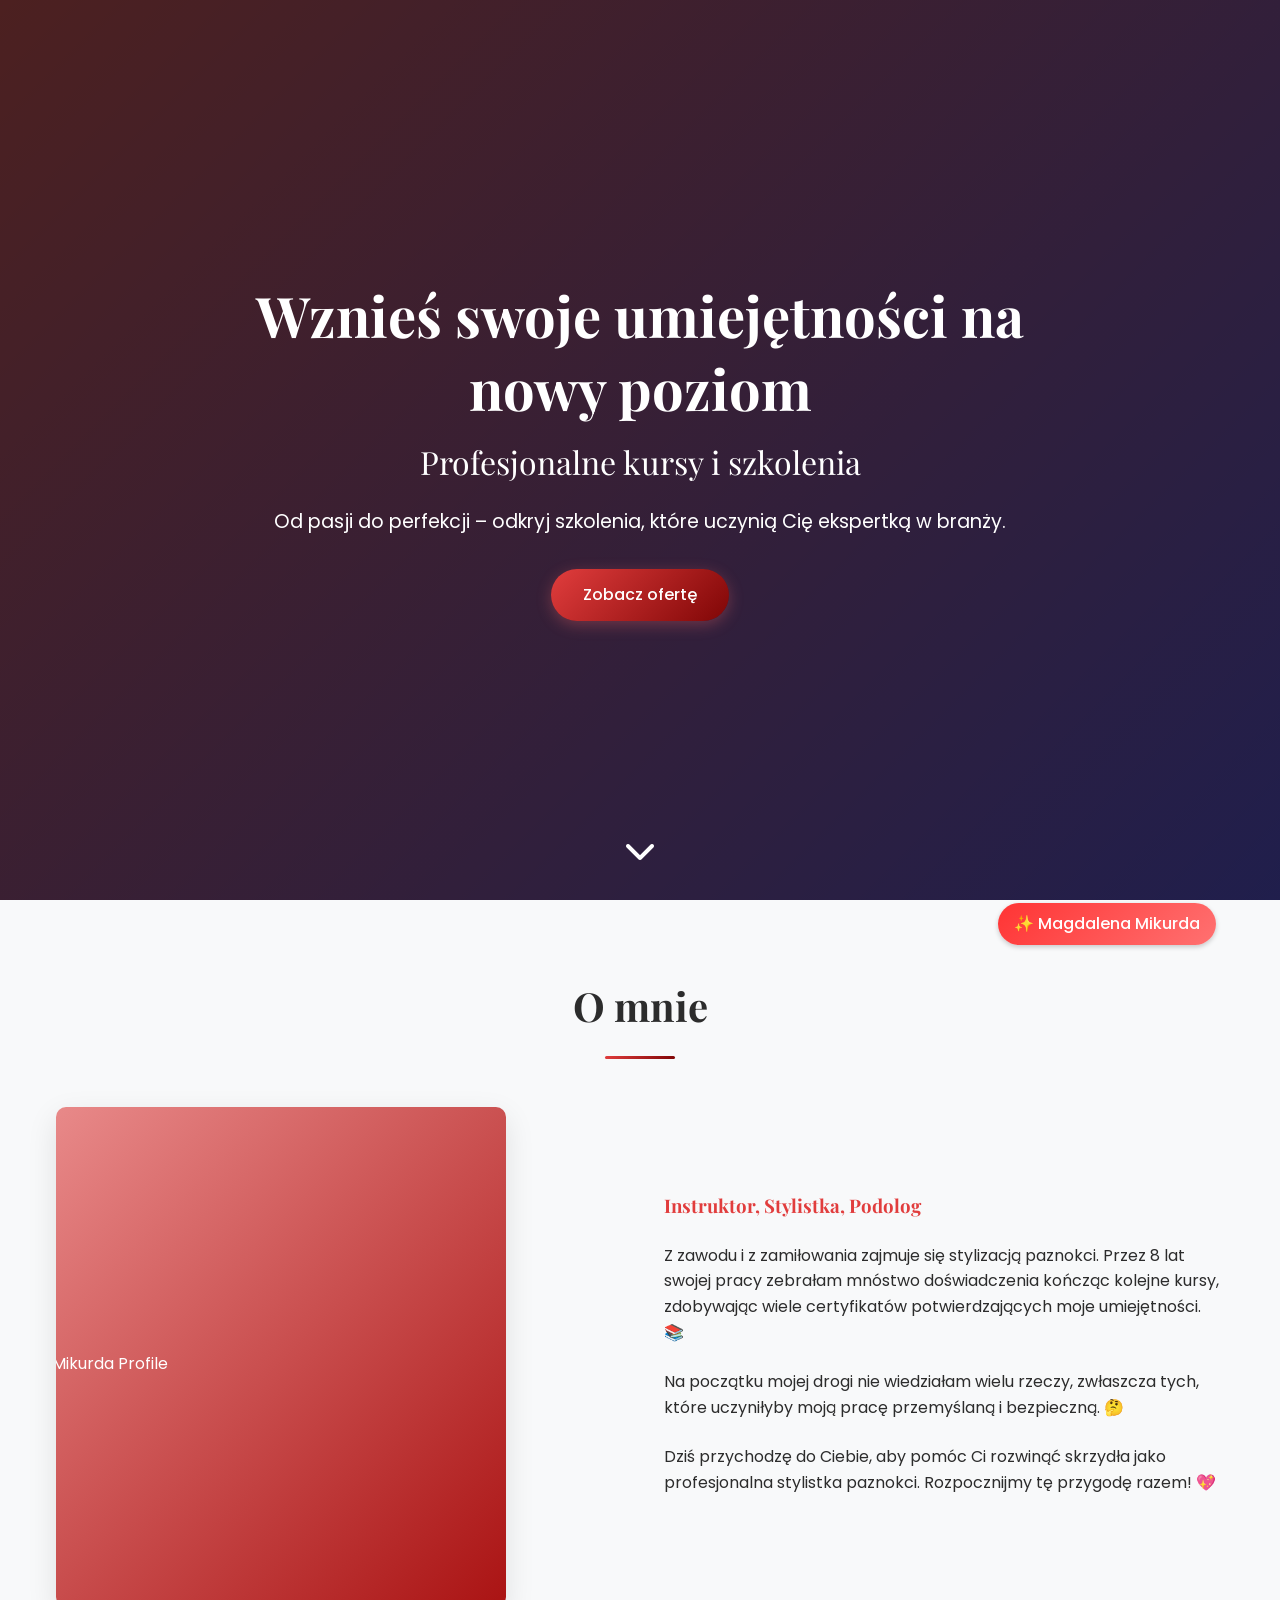
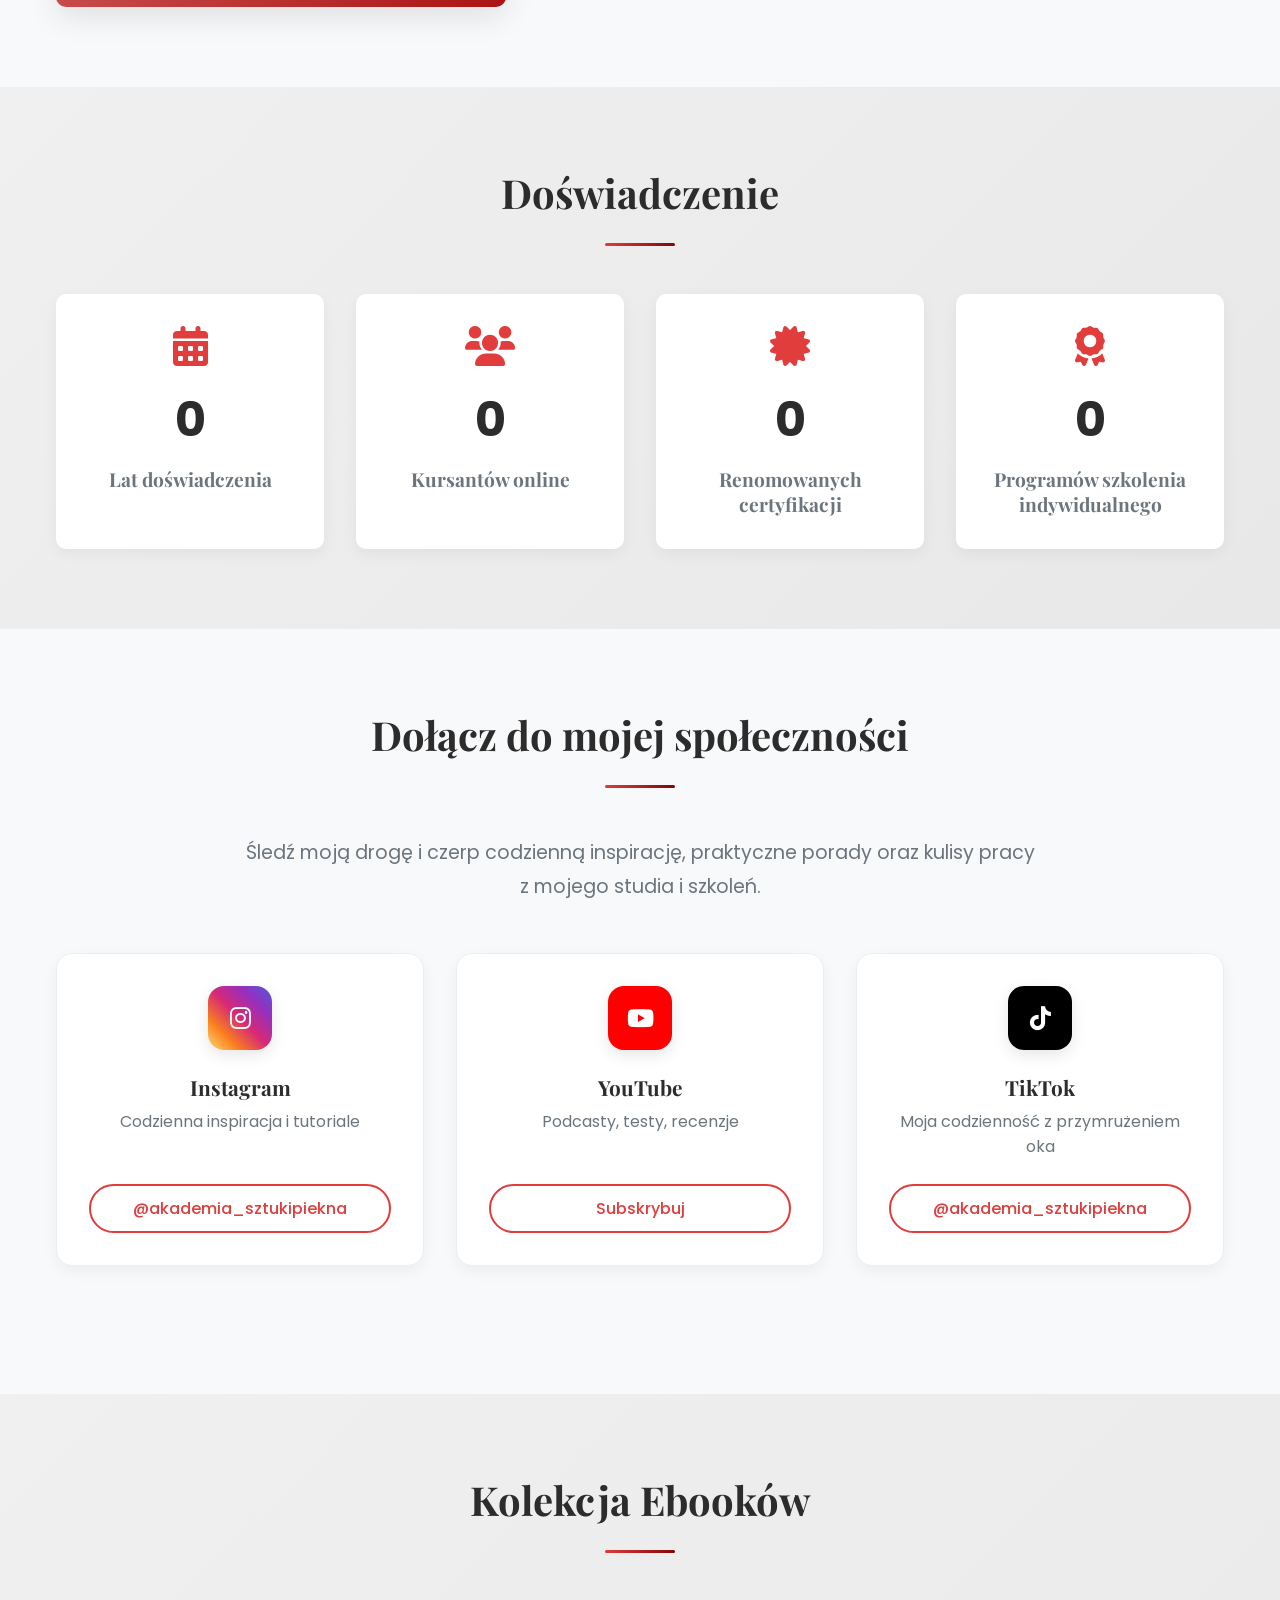
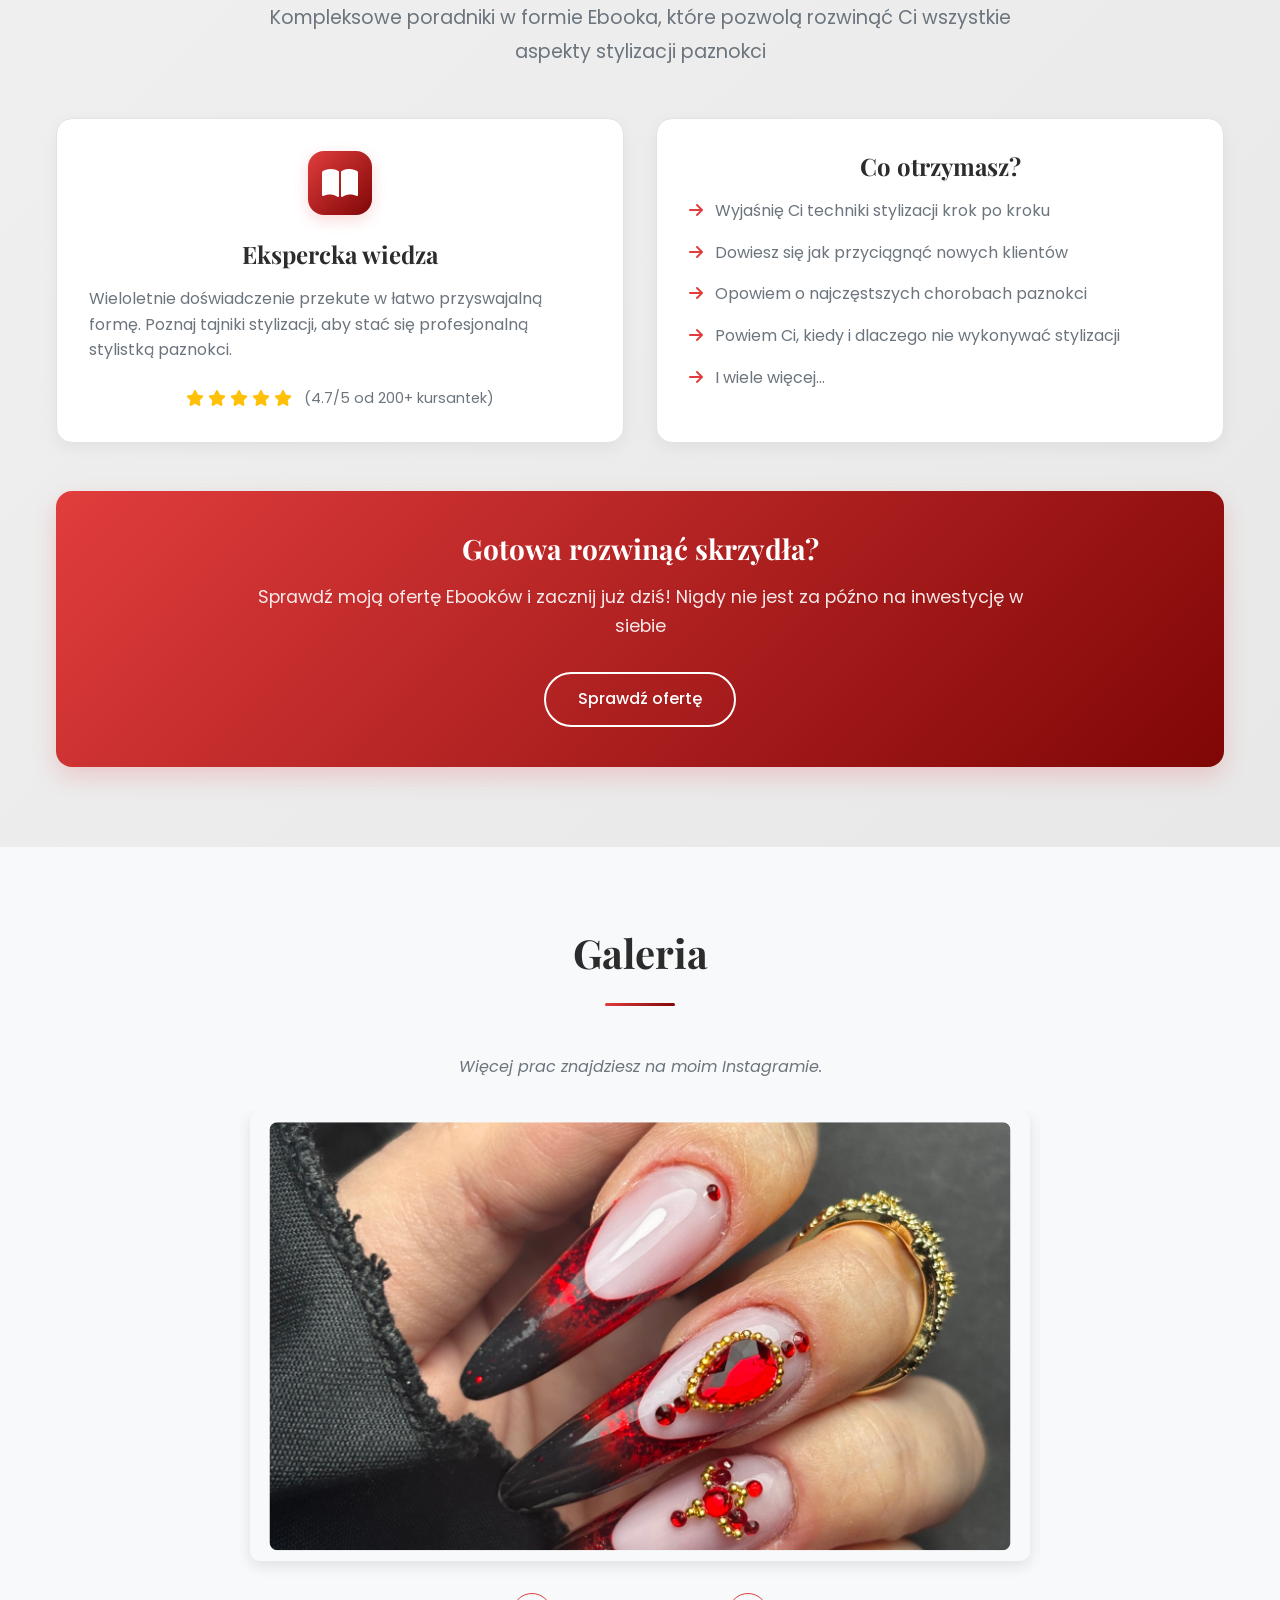
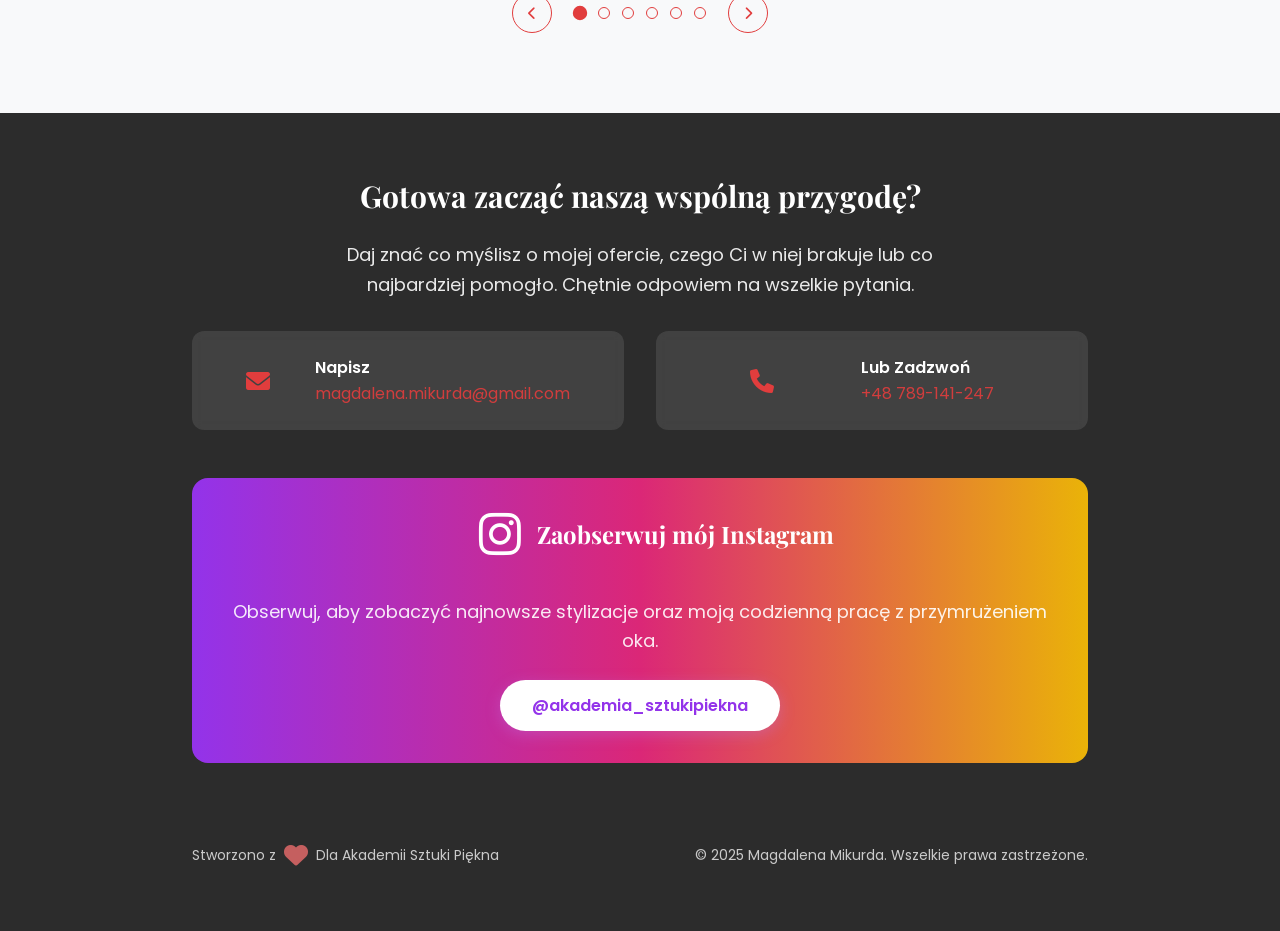
==== index.html @ ca38e448 "attach links to shopping cart. Translate content to polish" ====
<!DOCTYPE html>
<html lang="en">
<head>
    <meta charset="UTF-8">
    <meta name="viewport" content="width=device-width, initial-scale=1.0">
    <title>Magdalena Mikurda | Instruktor Manicure Kielce</title>
    <meta property="og:title" content="Magdalena Mikurda | Instruktor Manicure Kielce" />
    <meta property="og:description" content="Profesjonalne kursy i szkolenia Manicure oraz Pedicure w Kielcach. Zyskaj więdzę o najlepszych technikach stylizacji paznokci." />
    <meta property="og:image" content="https://magdalenamikurda.pl/assets/images/magda1.png" />
    <meta property="og:url" content="https://magdalenamikurda.pl" />
    <link rel="icon" href="assets/favicon.png">
    <link rel="stylesheet" href="css/styles.css">
    <link rel="stylesheet" href="https://cdnjs.cloudflare.com/ajax/libs/font-awesome/6.0.0/css/all.min.css">
    <link rel="preconnect" href="https://fonts.googleapis.com">
    <link rel="preconnect" href="https://fonts.gstatic.com" crossorigin>
    <link href="https://fonts.googleapis.com/css2?family=Poppins:wght@300;400;500;600;700&family=Playfair+Display:wght@400;500;600;700&display=swap" rel="stylesheet">
    <!-- GSAP Animation Library -->
    <script src="https://cdnjs.cloudflare.com/ajax/libs/gsap/3.12.2/gsap.min.js"></script>
    <script src="https://cdnjs.cloudflare.com/ajax/libs/gsap/3.12.2/ScrollTrigger.min.js"></script>
    <script src="https://cdnjs.cloudflare.com/ajax/libs/gsap/3.12.2/ScrollToPlugin.min.js"></script>
</head>
<body>

    <section id="home" class="hero">
        <div class="container">
            <div class="hero-content">
                <h1 class="fade-in">Wznieś swoje umiejętności na nowy poziom</h1>
                <h2 class="fade-in">Profesjonalne kursy i szkolenia</h2>
                <p class="fade-in">Od pasji do perfekcji – odkryj szkolenia, które uczynią Cię ekspertką w branży.</p>
                <a href="ebooks/" class="btn btn-primary fade-in">Zobacz ofertę</a>
            </div>
            <div class="scroll-down-indicator fade-in">
                <i class="fas fa-chevron-down"></i>
            </div>
        </div>
    </section>

    <section id="about" class="about">
        <div class="container">
            <div class="section-header">
                <h2>O mnie</h2>
                <div class="underline"></div>
            </div>
            <div class="about-content">
                <div class="about-image fade-in">
                    <div class="profile-placeholder">
                        <img src="assets/images/magda2.png" alt="Magdalena Mikurda Profile" class="profile-image">
                    </div>
                    <div class="about-info-badge">
                        <div>✨ Magdalena Mikurda </div>
                    </div>
                </div>
                <div class="about-text fade-in">
                    <h3>Instruktor, Stylistka, Podolog</h3>
                    <p>Z zawodu i z zamiłowania zajmuje się stylizacją paznokci. Przez 8 lat swojej pracy zebrałam mnóstwo doświadczenia kończąc kolejne kursy, zdobywając wiele certyfikatów potwierdzających moje umiejętności. 📚</p>
                    <p>Na początku mojej drogi nie wiedziałam wielu rzeczy, zwłaszcza tych, które uczyniłyby moją pracę przemyślaną i bezpieczną. 🤔 </p>
                    <p>Dziś przychodzę do Ciebie, aby pomóc Ci rozwinąć skrzydła jako profesjonalna stylistka paznokci. Rozpocznijmy tę przygodę razem! 💖 </p>
                </div>
            </div>
        </div>
    </section>

    <section id="experience" class="experience">
        <div class="container">
            <div class="section-header">
                <h2>Doświadczenie</h2>
                <div class="underline"></div>
            </div>
            <div class="counters">
                <div class="counter-item fade-in">
                    <i class="fas fa-calendar-alt"></i>
                    <div class="counter" data-target="8">0</div>
                    <h3>Lat doświadczenia</h3>
                </div>
                <div class="counter-item fade-in">
                    <i class="fas fa-users"></i>
                    <div class="counter" data-target="4700">0</div>
                    <h3>Kursantów online</h3>
                </div>
                <div class="counter-item fade-in">
                    <i class="fas fa-certificate"></i>
                    <div class="counter" data-target="23">0</div>
                    <h3>Renomowanych certyfikacji</h3>
                </div>
                <div class="counter-item fade-in">
                    <i class="fas fa-award"></i>
                    <div class="counter" data-target="9">0</div>
                    <h3>Programów szkolenia indywidualnego</h3>
                </div>
            </div>
        </div>
    </section>

    <section class="community">
        <div class="container">
            <div class="section-header">
                <h2>Dołącz do mojej społeczności</h2>
                <div class="underline"></div>
            </div>
            
            <p class="community-intro text-center">
                Śledź moją drogę i czerp codzienną inspirację, praktyczne porady oraz kulisy pracy z mojego studia i szkoleń.
            </p>
            
            <div class="social-cards">
                <!-- Instagram -->
                <div class="social-card">
                    <div class="social-card-inner">
                        <div class="social-icon-wrapper instagram-gradient">
                            <i class="fab fa-instagram"></i>
                        </div>
                        <h3>Instagram</h3>
                        <p>Codzienna inspiracja i tutoriale</p>
                        <a href="https://www.instagram.com/akademia_sztukipiekna/" class="btn btn-outline">
                            @akademia_sztukipiekna
                        </a>
                    </div>
                </div>
                
                <!-- YouTube -->
                <div class="social-card">
                    <div class="social-card-inner">
                        <div class="social-icon-wrapper youtube-gradient">
                            <i class="fab fa-youtube"></i>
                        </div>
                        <h3>YouTube</h3>
                        <p>Podcasty, testy, recenzje</p>
                        <a href="https://www.youtube.com/@AkademiaSztukiPi%C4%99kna" class="btn btn-outline">
                            Subskrybuj
                        </a>
                    </div>
                </div>
                
                <!-- TikTok -->
                <div class="social-card">
                    <div class="social-card-inner">
                        <div class="social-icon-wrapper tiktok-gradient">
                            <i class="fab fa-tiktok"></i>
                        </div>
                        <h3>TikTok</h3>
                        <p>Moja codzienność z przymrużeniem oka</p>
                        <a href="https://www.tiktok.com/@akademia.sztuki.pi" class="btn btn-outline">
                            @akademia_sztukipiekna
                        </a>
                    </div>
                </div>
            </div>
        </div>
    </section>

    <section id="courses" class="courses">
        <div class="container">
            <div class="section-header">
                <h2>Kolekcja Ebooków</h2>
                <div class="underline"></div>
            </div>
            
            <p class="courses-intro text-center">
                Kompleksowe poradniki w formie Ebooka, które pozwolą rozwinąć Ci wszystkie aspekty stylizacji paznokci
            </p>
            
            <div class="ebook-grid">
                <!-- eBook Highlights -->
                <div class="ebook-card">
                    <div class="ebook-icon-wrapper">
                        <i class="fas fa-book-open"></i>
                    </div>
                    <h3>Ekspercka wiedza</h3>
                    <p>
                        Wieloletnie doświadczenie przekute w łatwo przyswajalną formę. Poznaj tajniki stylizacji, aby stać się profesjonalną stylistką paznokci.
                    </p>
                    <div class="rating">
                        <i class="fas fa-star"></i>
                        <i class="fas fa-star"></i>
                        <i class="fas fa-star"></i>
                        <i class="fas fa-star"></i>
                        <i class="fas fa-star"></i>
                        <span class="rating-text">(4.7/5 od 200+ kursantek)</span>
                    </div>
                </div>
                
                <!-- Benefits -->
                <div class="ebook-card">
                    <h3>Co otrzymasz?</h3>
                    <ul class="benefits-list">
                        <li>
                            <i class="fas fa-arrow-right"></i>
                            <span>Wyjaśnię Ci techniki stylizacji krok po kroku</span>
                        </li>
                        <li>
                            <i class="fas fa-arrow-right"></i>
                            <span>Dowiesz się jak przyciągnąć nowych klientów</span>
                        </li>
                        <li>
                            <i class="fas fa-arrow-right"></i>
                            <span>Opowiem o najczęstszych chorobach paznokci</span>
                        </li>
                        <li>
                            <i class="fas fa-arrow-right"></i>
                            <span>Powiem Ci, kiedy i dlaczego nie wykonywać stylizacji</span>
                        </li>
                        <li>
                            <i class="fas fa-arrow-right"></i>
                            <span>I wiele więcej...</span>
                        </li>
                    </ul>
                </div>
            </div>
            
            <!-- CTA -->
            <div class="ebook-cta">
                <h3>Gotowa rozwinąć skrzydła?</h3>
                <p>
                    Sprawdź moją ofertę Ebooków i zacznij już dziś! Nigdy nie jest za późno na inwestycję w siebie
                </p>
                
                <div class="cta-buttons">
                    <a href="ebooks/" class="btn btn-outline-light">Sprawdź ofertę</a>
                </div>
            </div>
        </div>
    </section>

    <section id="gallery" class="gallery">
        <div class="container">
            <div class="section-header">
                <h2>Galeria</h2>
                <div class="underline"></div>
            </div>
            <p class="gallery-note text-center">Więcej prac znajdziesz na moim Instagramie.</p>
            <div class="carousel-container">
                <div class="carousel-track">
                    <div class="carousel-slide">
                        <div class="gallery-item fade-in">
                            <div class="placeholder-image">
                                <img src="assets/images/art1.jpg" alt="Placeholder Nail Art" class="image">
                            </div>
                        </div>
                    </div>
                    <div class="carousel-slide">
                        <div class="gallery-item fade-in">
                            <div class="placeholder-image">
                                <img src="assets/images/art2.jpg" alt="Placeholder Nail Art" class="image">
                            </div>
                        </div>
                    </div>
                    <div class="carousel-slide">
                        <div class="gallery-item fade-in">
                            <div class="placeholder-image">
                                <img src="assets/images/art3.jpg" alt="Placeholder Nail Art" class="image">
                            </div>
                        </div>
                    </div>
                    <div class="carousel-slide">
                        <div class="gallery-item fade-in">
                            <div class="placeholder-image">
                                <img src="assets/images/art1.jpg" alt="Placeholder Nail Art" class="image">
                            </div>
                        </div>
                    </div>
                    <div class="carousel-slide">
                        <div class="gallery-item fade-in">
                            <div class="placeholder-image">
                                <img src="assets/images/art2.jpg" alt="Placeholder Nail Art" class="image">
                            </div>
                        </div>
                    </div>
                    <div class="carousel-slide">
                        <div class="gallery-item fade-in">
                            <div class="placeholder-image">
                                <img src="assets/images/art3.jpg" alt="Placeholder Nail Art" class="image">
                            </div>
                        </div>
                    </div>
                </div>
                <div class="carousel-nav">
                    <button class="carousel-prev"><i class="fas fa-chevron-left"></i></button>
                    <div class="carousel-dots">
                        <span class="carousel-dot active" data-index="0"></span>
                        <span class="carousel-dot" data-index="1"></span>
                        <span class="carousel-dot" data-index="2"></span>
                        <span class="carousel-dot" data-index="3"></span>
                        <span class="carousel-dot" data-index="4"></span>
                        <span class="carousel-dot" data-index="5"></span>
                    </div>
                    <button class="carousel-next"><i class="fas fa-chevron-right"></i></button>
                </div>
            </div>
        </div>
    </section>

    <!-- Include Footer -->
    <div id="footer-placeholder"></div>
    <script>
        fetch('footer.html')
            .then(response => response.text())
            .then(data => {
                document.getElementById('footer-placeholder').innerHTML = data;
            });
    </script>

    <script src="js/main.js"></script>

</body>
</html>
---- css/styles.css ----
/* 
* Magdalena Mikurda - Professional Manicure Training
* Main Stylesheet
*/

/* ===== VARIABLES ===== */
:root {
    /* Colors */
    --primary-color: #e13d3d;
    --primary-color-light: #ff7171;
    --secondary-color: #800606;
    --secondary-color-light: #ff3434;
    --accent-color: #bb86fc;
    --dark-color: #2c2c2c;
    --light-color: #f8f9fa;
    --gray-color: #6c757d;
    --background-color-primary: #e88989;
    --background-color-secondary: #aa1313;
    --foreground: var(--dark-color);
    --muted-foreground: var(--gray-color);
    --border: #e2e2e2;
    --gradient-primary: linear-gradient(135deg, var(--primary-color), var(--secondary-color));
    --gradient-secondary: linear-gradient(135deg, var(--secondary-color-light), var(--primary-color-light));
    --gradient-background: linear-gradient(135deg, var(--background-color-primary), var(--background-color-secondary));
    --gradient-success:  linear-gradient(135deg, #28a745, #218838);
    --gradient-hero: linear-gradient(135deg, #f0f0f0, #e8e8e8);
    --gradient-card: white;
    --instagram-gradient: linear-gradient(45deg, #feda75, #fa7e1e, #d62976, #962fbf, #4f5bd5);

    /* Typography */
    --heading-font: 'Playfair Display', serif;
    --body-font: 'Poppins', sans-serif;
    
    /* Spacing */
    --section-padding: 5rem 0;
    --container-padding: 0 1rem;
}

/* ===== RESET & BASE STYLES ===== */
* {
    margin: 0;
    padding: 0;
    box-sizing: border-box;
}

html {
    scroll-behavior: smooth;
    font-size: 16px;
}

body {
    font-family: var(--body-font);
    line-height: 1.6;
    color: var(--dark-color);
    background-color: var(--light-color);
    overflow-x: hidden;
}

h1, h2, h3, h4, h5, h6 {
    font-family: var(--heading-font);
    font-weight: 700;
    line-height: 1.3;
    margin-bottom: 1rem;
}

p {
    margin-bottom: 1.5rem;
}

a {
    text-decoration: none;
    color: var(--primary-color);
    transition: all 0.3s ease;
}

a:hover {
    color: var(--secondary-color);
}



ul {
    list-style: none;
}

.container {
    width: 100%;
    max-width: 1200px;
    margin: 0 auto;
    padding: var(--container-padding);
}

section {
    padding: var(--section-padding);
}

.section-header {
    text-align: center;
    margin-bottom: 3rem;
}

.section-header h2 {
    font-size: 2.5rem;
    color: var(--dark-color);
    position: relative;
    display: inline-block;
}

.underline {
    height: 3px;
    width: 70px;
    background: var(--gradient-primary);
    margin: 0 auto;
    margin-top: 0.5rem;
    border-radius: 5px;
}

/* ===== BUTTONS ===== */
.btn {
    display: inline-block;
    padding: 0.8rem 2rem;
    border-radius: 50px;
    font-weight: 500;
    text-align: center;
    cursor: pointer;
    transition: all 0.3s ease;
    border: none;
    font-size: 1rem;
}

.btn-primary {
    background: var(--gradient-primary);
    color: white;
    box-shadow: 0 4px 15px rgba(255, 107, 107, 0.3);
}

.btn-primary:hover {
    transform: translateY(-3px);
    box-shadow: 0 8px 20px rgba(255, 107, 107, 0.4);
    color: white;
}

.btn-secondary {
    background: var(--accent-color);
    color: white;
    box-shadow: 0 4px 15px rgba(187, 134, 252, 0.3);
}

.btn-secondary:hover {
    transform: translateY(-3px);
    box-shadow: 0 8px 20px rgba(187, 134, 252, 0.4);
    color: white;
}

.btn-raised {
    background: var(--gradient-hero);
    color: white;
    box-shadow: 0 4px 15px rgba(255, 107, 107, 0.3);
}

/* ===== ANIMATIONS ===== */
/* CSS animations replaced with GSAP animations in main.js */

.fade-in {
    opacity: 1; /* Elements visible by default, GSAP will handle animations */
}

.pulse {
    /* Class retained for compatibility, animation handled by GSAP */
}

/* ===== HEADER & NAVIGATION ===== */
.header {
    position: fixed;
    top: 0;
    left: 0;
    width: 100%;
    z-index: 1000;
    background-color: rgba(255, 255, 255, 0.95);
    box-shadow: 0 2px 10px rgba(0, 0, 0, 0.1);
    padding: 1rem 0;
    transition: all 0.3s ease;
}

.navbar {
    display: flex;
    justify-content: space-between;
    align-items: center;
    position: relative;
}

.logo {
    display: flex;
    align-items: center;
}

.logo-image {
    height: 40px;
    margin-right: 10px;
}

.logo h1 {
    font-size: 1.5rem;
    margin-bottom: 0;
    color: var(--primary-color);
}

.nav-menu {
    display: flex;
    align-items: center;
}

.nav-item {
    margin-left: 2rem;
}

.nav-link {
    color: var(--dark-color);
    font-weight: 500;
    position: relative;
}

.nav-link::after {
    content: '';
    position: absolute;
    bottom: -5px;
    left: 0;
    width: 0;
    height: 2px;
    background: var(--gradient-primary);
    transition: width 0.3s ease;
}

.nav-link:hover::after {
    width: 100%;
}

.nav-link-courses {
    display: inline-block;
    padding: 0.6rem 1.2rem;
    border-radius: 50px;
    background: var(--gradient-primary);
    color: white;
    font-weight: 500;
    box-shadow: 0 4px 10px rgba(255, 107, 107, 0.3);
    transition: all 0.3s ease;
}

.nav-link-courses:hover {
    transform: translateY(-3px);
    box-shadow: 0 6px 15px rgba(255, 107, 107, 0.4);
    color: white;
}

.hamburger {
    display: none;
    cursor: pointer;
}

.bar {
    display: block;
    width: 25px;
    height: 3px;
    margin: 5px auto;
    transition: all 0.3s ease;
    background-color: var(--dark-color);
}

/* ===== HERO SECTION ===== */
.hero {
    height: 100vh;
    background: linear-gradient(rgba(0, 0, 0, 0.7), rgba(0, 0, 0, 0.7)), 
                linear-gradient(135deg, #ff6b6b, #6b66ff);
    background-size: cover;
    background-position: center;
    display: flex;
    align-items: center;
    text-align: center;
    color: white;
    padding-top: 80px;
}

.hero-content {
    max-width: 800px;
    margin: 0 auto;
}

.hero-content h1 {
    font-size: 3.5rem;
    margin-bottom: 1rem;
}

.hero-content h2 {
    font-size: 2rem;
    margin-bottom: 1.5rem;
    font-weight: 400;
}

.hero-content p {
    font-size: 1.2rem;
    margin-bottom: 2rem;
}

.scroll-down-indicator {
    position: absolute;
    bottom: 30px;
    left: 50%;
    transform: translateX(-50%);
    text-align: center;
    cursor: pointer;
}

.scroll-down-indicator i {
    font-size: 2rem;
    color: white;
    animation: bounce 2s infinite;
}

@keyframes bounce {
    0%, 20%, 50%, 80%, 100% {
        transform: translateY(0);
    }
    40% {
        transform: translateY(-20px);
    }
    60% {
        transform: translateY(-10px);
    }
}

/* ===== ABOUT SECTION ===== */
.about-content {
    display: flex;
    align-items: center;
    gap: 3rem;
}

.about-image {
    flex: 1;
    }



.profile-placeholder {
    width: 100%;
    max-width: 450px;
    height: 500px;
    background: var(--gradient-background);
    border-radius: 10px;
    box-shadow: 0 10px 30px rgba(0, 0, 0, 0.1);
    display: flex;
    flex-direction: column;
    align-items: center;
    justify-content: center;
    color: white;
    position: relative;
    overflow: hidden;
}

.profile-image {
    width: 150%;
    height: auto;
    object-fit: cover;
    margin-top: 3%;
}

.profile-initials {
    font-size: 5rem;
    font-weight: 700;
    margin-bottom: 1rem;
    font-family: var(--heading-font);
}

.profile-placeholder-text {
    font-size: 1.2rem;
    margin-bottom: 0;
}

.placeholder-note {
    text-align: center;
    margin-top: 1rem;
    font-style: italic;
    color: var(--gray-color);
    font-size: 0.9rem;
}

.about-text {
    flex: 1;
}

.about-text h3 {
    color: var(--primary-color);
    margin-bottom: 1.5rem;
}

/* ===== EXPERIENCE SECTION ===== */
.experience {
    background: var(--gradient-hero);
    background-size: cover;
    background-position: center;
    color: var(--foreground);
    text-align: center;
    position: relative;
    padding: 5rem 0;
}

.counters {
    display: grid;
    grid-template-columns: repeat(auto-fit, minmax(250px, 1fr));
    gap: 2rem;
    text-align: center;
}

.counter-item {
    background-color: white;
    padding: 2rem;
    border-radius: 10px;
    box-shadow: 0 5px 15px rgba(0, 0, 0, 0.05);
    transition: transform 0.3s ease;
}

.counter-item:hover {
    transform: translateY(-10px);
}

.counter-item i {
    font-size: 2.5rem;
    color: var(--primary-color);
    margin-bottom: 1rem;
}

.counter {
    font-size: 3rem;
    font-weight: 700;
    color: var(--dark-color);
    margin-bottom: 0.5rem;
}

.counter-item h3 {
    font-size: 1.2rem;
    color: var(--gray-color);
    margin-bottom: 0;
}

/* ===== COMMUNITY SECTION ===== */
.community {
    background-color: var(--light-color);
    padding: 5rem 0;
}

.community-intro {
    max-width: 800px;
    margin: 0 auto 3rem;
    font-size: 1.2rem;
    color: var(--gray-color);
    line-height: 1.8;
}

.social-cards {
    display: grid;
    grid-template-columns: repeat(auto-fit, minmax(280px, 1fr));
    gap: 2rem;
    margin-bottom: 3rem;
}

.social-card {
    transition: transform 0.3s ease;
    display: flex;
}

.social-card:hover {
    transform: translateY(-10px);
}

.social-card-inner {
    background-color: white;
    border: 1px solid #eee;
    border-radius: 1rem;
    padding: 2rem;
    text-align: center;
    box-shadow: 0 5px 15px rgba(0, 0, 0, 0.05);
    transition: box-shadow 0.3s ease;
    display: flex;
    flex-direction: column;
    width: 100%;
}

.social-card:hover .social-card-inner {
    box-shadow: 0 10px 25px rgba(0, 0, 0, 0.1);
}

.social-icon-wrapper {
    width: 4rem;
    height: 4rem;
    border-radius: 1rem;
    display: flex;
    align-items: center;
    justify-content: center;
    margin: 0 auto 1.5rem;
    box-shadow: 0 5px 15px rgba(0, 0, 0, 0.1);
}

.social-icon-wrapper i {
    font-size: 1.5rem;
    color: white;
}

.instagram-gradient {
    background: var(--instagram-gradient);
}

.youtube-gradient {
    background-color: #ff0000;
}

.tiktok-gradient {
    background-color: #000000;
}

.social-card h3 {
    font-size: 1.3rem;
    margin-bottom: 0.5rem;
}

.social-card p {
    color: var(--gray-color);
    margin-bottom: 1.5rem;
    flex-grow: 1;
}

.btn-outline {
    display: inline-block;
    padding: 0.6rem 1.5rem;
    border: 2px solid var(--primary-color);
    border-radius: 50px;
    color: var(--primary-color);
    font-weight: 500;
    transition: all 0.3s ease;
    background-color: transparent;
    width: 100%;
}

.btn-outline:hover {
    background-color: var(--primary-color);
    color: white;
}

.community-cta {
    background: var(--gradient-primary);
    padding: 2.5rem;
    border-radius: 1rem;
    text-align: center;
    color: white;
    box-shadow: 0 10px 25px rgba(225, 61, 61, 0.2);
}

.community-cta h3 {
    font-size: 1.5rem;
    margin-bottom: 1rem;
    color: white;
}

.community-cta p {
    margin-bottom: 1.5rem;
    opacity: 0.9;
}

.community-cta .btn-secondary {
    background-color: white;
    color: var(--primary-color);
    border: none;
    padding: 0.8rem 2rem;
    font-weight: 600;
}

.community-cta .btn-secondary:hover {
    background-color: rgba(255, 255, 255, 0.9);
}

/* ===== GALLERY SECTION ===== */
.gallery-note {
    text-align: center;
    margin-bottom: 2rem;
    font-style: italic;
    color: var(--gray-color);
}

/* Carousel Styles */
.carousel-container {
    position: relative;
    max-width: 800px;
    margin: 0 auto;
    overflow: hidden;
}

.carousel-track {
    display: flex;
    transition: transform 0.5s ease;
}

.carousel-slide {
    min-width: 100%;
    padding: 0 10px;
}

.gallery-item {
    position: relative;
    overflow: hidden;
    border-radius: 10px;
    box-shadow: 0 5px 15px rgba(0, 0, 0, 0.1);
    transition: all 0.3s ease;
}

.gallery-item:hover {
    transform: scale(1.03);
    box-shadow: 0 10px 25px rgba(0, 0, 0, 0.15);
}

.carousel-nav {
    display: flex;
    justify-content: center;
    align-items: center;
    margin-top: 2rem;
}

.carousel-prev,
.carousel-next {
    background: transparent;
    color: var(--primary-color);
    border: 1px solid var(--primary-color);
    width: 40px;
    height: 40px;
    border-radius: 50%;
    display: flex;
    align-items: center;
    justify-content: center;
    cursor: pointer;
    margin: 0 1rem;
    box-shadow: none;
    transition: all 0.3s ease;
}

.carousel-prev:hover,
.carousel-next:hover {
    background: rgba(225, 61, 61, 0.1);
    transform: translateY(-3px);
    box-shadow: none;
}

.carousel-dots {
    display: flex;
    justify-content: center;
    align-items: center;
}

.carousel-dot {
    width: 12px;
    height: 12px;
    border-radius: 50%;
    background-color: transparent;
    border: 1px solid var(--primary-color);
    margin: 0 6px;
    cursor: pointer;
    transition: all 0.3s ease;
}

.carousel-dot.active {
    background-color: var(--primary-color);
    transform: scale(1.2);
}

.text-center {
    text-align: center;
}

.placeholder-image {
    width: 100%;
    height: 300px;
    display: flex;
    align-items: center;
    justify-content: center;
    color: white;
    font-weight: 500;
    transition: all 0.5s ease;
    position: relative;
    overflow: hidden;
}

/* Increase carousel height for non-mobile devices */
@media (min-width: 768px) {
    .placeholder-image {
        height: 400px;
    }
}

@media (min-width: 992px) {
    .placeholder-image {
        height: 450px;
    }
}

.placeholder-text {
    z-index: 2;
    text-shadow: 0 2px 4px rgba(0, 0, 0, 0.3);
}

.placeholder-image::before {
    content: '';
    position: absolute;
    top: 0;
    left: 0;
    width: 100%;
    height: 100%;
    background: transparent;
    z-index: 1;
}

.image {
    width: 95%;
    height: 95%;
    object-fit: cover;
    position: absolute;
    top: 50%;
    left: 50%;
    transform: translate(-50%, -50%);
    border-radius: 8px;
}

.about-info-badge {
    background: var(--gradient-secondary);
    border-radius: 25px;
    text-align: center;
    padding: 0.5rem 1rem;
    color: white;
    font-weight: 500;
    position: absolute;
    bottom: -5%;
    right: 5%;
    z-index: 2;
    box-shadow: 0 2px 5px rgba(0, 0, 0, 0.2);
}

.best-option-info-badge {
    background: var(--gradient-success);
    border-radius: 25px;
    text-align: center;
    padding: 0.5rem 1rem;
    color: white;
    font-weight: 500;
    position: absolute;
    top: -24px;
    right: 10px;
    z-index: 4;
    box-shadow: 0 2px 5px rgba(0, 0, 0, 0.2);
}

.gallery-item:hover .placeholder-image {
    transform: scale(1.05);
}

/* ===== COURSES SECTION ===== */
.courses {
    background: var(--gradient-hero);
    background-size: cover;
    background-position: center;
    color: var(--foreground);
    text-align: center;
    position: relative;
    padding: 5rem 0;
}

.courses .section-header h2 {
    color: var(--foreground);
}

.courses-intro {
    max-width: 800px;
    margin: 0 auto 3rem;
    font-size: 1.2rem;
    color: var(--muted-foreground);
    line-height: 1.8;
}

/* Base grid for ebook displays */
.ebook-grid, .ebooks-grid {
    display: grid;
    gap: 2rem;
}

/* Home page specific grid */
.ebook-grid {
    grid-template-columns: repeat(auto-fit, minmax(300px, 1fr));
    margin-bottom: 3rem;
}

.ebook-card {
    background: var(--gradient-card);
    border-radius: 1rem;
    box-shadow: 0 5px 15px rgba(0, 0, 0, 0.05);
    border: 1px solid var(--border);
    text-align: left;
    transition: transform 0.3s ease, box-shadow 0.3s ease;
    overflow: hidden;
}

/* Base hover effect for all ebook cards */
.ebook-card:hover {
    transform: translateY(-10px);
    box-shadow: 0 15px 30px rgba(0, 0, 0, 0.15);
}

/* Home page specific ebook card styling */
.courses .ebook-card {
    padding: 2rem;
}

.text-card {
    margin-bottom: 1rem;
    padding: 2rem;
    background-color: white;
    border-radius: 1rem;
    box-shadow: 0 5px 15px rgba(0, 0, 0, 0.05);
}

.ebook-icon-wrapper {
    width: 4rem;
    height: 4rem;
    border-radius: 1rem;
    display: flex;
    align-items: center;
    justify-content: center;
    margin: 0 auto 1.5rem;
    background: var(--gradient-primary);
    box-shadow: 0 5px 15px rgba(225, 61, 61, 0.2);
}

.ebook-icon-wrapper i {
    font-size: 2rem;
    color: white;
}

.ebook-card h3 {
    font-size: 1.5rem;
    margin-bottom: 1rem;
    text-align: center;
}

.ebook-card p {
    color: var(--muted-foreground);
    margin-bottom: 1.5rem;
    line-height: 1.6;
}

.rating {
    display: flex;
    align-items: center;
    justify-content: center;
    gap: 0.25rem;
}

.rating i {
    color: #ffc107;
}

.rating-text {
    color: var(--muted-foreground);
    margin-left: 0.5rem;
    font-size: 0.9rem;
}

.benefits-list {
    list-style: none;
    padding: 0;
    margin: 0;
}

.benefits-list li {
    display: flex;
    align-items: flex-start;
    gap: 0.75rem;
    margin-bottom: 1rem;
}

.benefits-list i {
    color: var(--primary-color);
    margin-top: 0.25rem;
    flex-shrink: 0;
}

.benefits-list span {
    color: var(--muted-foreground);
}

.ebook-cta {
    background: var(--gradient-primary);
    padding: 2.5rem;
    border-radius: 1rem;
    text-align: center;
    color: white;
    box-shadow: 0 10px 25px rgba(225, 61, 61, 0.2);
    margin-top: 2rem;
}

.ebook-cta h3 {
    font-size: 1.75rem;
    margin-bottom: 1rem;
    color: white;
}

.ebook-cta p {
    margin-bottom: 2rem;
    opacity: 0.9;
    max-width: 800px;
    margin-left: auto;
    margin-right: auto;
    font-size: 1.1rem;
}

.cta-buttons {
    display: flex;
    flex-wrap: wrap;
    justify-content: center;
    gap: 1rem;
}

.btn-outline-light {
    display: inline-block;
    padding: 0.8rem 2rem;
    border: 2px solid white;
    border-radius: 50px;
    color: white;
    font-weight: 500;
    transition: all 0.3s ease;
    background-color: transparent;
}

.btn-outline-light:hover {
    background-color: white;
    color: var(--primary-color);
}

/* ===== FOOTER ===== */
.footer {
    background-color: var(--dark-color);
    color: white;
}

/* New Footer Styles */
.bg-foreground {
    background-color: var(--dark-color);
}

.text-background {
    color: white;
}

.py-16 {
    padding-top: 4rem;
    padding-bottom: 4rem;
}

.mx-auto {
    margin-left: auto;
    margin-right: auto;
}

.px-6 {
    padding-left: 1.5rem;
    padding-right: 1.5rem;
}

.max-w-4xl {
    max-width: 56rem;
}

.text-center {
    text-align: center;
}

.mb-12 {
    margin-bottom: 3rem;
}

.mb-6 {
    margin-bottom: 1.5rem;
}

.mb-8 {
    margin-bottom: 2rem;
}

.text-2xl {
    font-size: 1.5rem;
}

.md\:text-3xl {
    font-size: 1.875rem;
}

.font-bold {
    font-weight: 700;
}

.text-lg {
    font-size: 1.125rem;
}

.opacity-90 {
    opacity: 0.9;
}

.max-w-2xl {
    max-width: 42rem;
}

.leading-relaxed {
    line-height: 1.625;
}

.grid {
    display: grid;
}

.md\:grid-cols-2 {
    grid-template-columns: repeat(2, minmax(0, 1fr));
}

.gap-8 {
    gap: 2rem;
}

.gap-4 {
    gap: 1rem;
}

.gap-2 {
    gap: 0.5rem;
}

.flex {
    display: flex;
}

.flex-col {
    flex-direction: column;
}

.md\:flex-row {
    flex-direction: row;
}

.items-center {
    align-items: center;
}

.justify-center {
    justify-content: center;
}

.justify-evenly {
    justify-content: space-evenly;
}

.justify-between {
    justify-content: space-between;
}

.align-center{
    align-items: center;
}

.p-6 {
    padding: 1.5rem;
}

.p-8 {
    padding: 2rem;
}

.bg-background\/10 {
    background-color: rgba(255, 255, 255, 0.1);
}

.rounded-xl {
    border-radius: 0.75rem;
}

.rounded-2xl {
    border-radius: 1rem;
}

.backdrop-blur-sm {
    backdrop-filter: blur(4px);
}

.text-primary-glow {
    color: var(--primary-color);
}

.text-left {
    text-align: left;
}

.font-semibold {
    font-weight: 600;
}

.h-6, .w-6 {
    height: 1.5rem;
    width: 1.5rem;
}

.h-8, .w-8 {
    height: 2.5rem;
    width: 2.5rem;
}

.h-4, .w-4 {
    height: 1rem;
    width: 1rem;
}

/* Custom class for Font Awesome icons in footer */
.footer-icon {
    font-size: 1.5rem !important;
    height: auto !important;
    width: auto !important;
}

/* Larger icon size for specific sections */
.footer-icon-lg {
    font-size: 2rem !important;
    height: auto !important;
    width: auto !important;
}

.footer-icon-xl {
    font-size: 3rem !important;
    height: auto !important;
    width: auto !important;
}

.instagram-footer-image {
    margin-bottom: 16px;
    margin-left: 32px;
}

.bg-gradient-to-r.from-purple-600.via-pink-600.to-yellow-500 {
    background-image: linear-gradient(to right, rgb(147, 51, 234), rgb(219, 39, 119), rgb(234, 179, 8));
}

.text-white {
    color: white;
}

.text-white\/90 {
    color: rgba(255, 255, 255, 0.9);
}

.bg-white {
    background-color: white;
}

.text-purple-600 {
    color: rgb(147, 51, 234);
}

.hover\:bg-white\/90:hover {
    background-color: rgba(255, 255, 255, 0.9);
}

.border-t {
    border-top-width: 1px;
}

.border-background\/20 {
    border-color: rgba(255, 255, 255, 0.2);
}

.pt-8 {
    padding-top: 2rem;
}

.mt-6 {
    margin-top: 1.5rem;
}

.text-sm {
    font-size: 0.875rem;
}

.opacity-75 {
    opacity: 0.75;
}

.text-red-400 {
    color: rgb(248, 113, 113);
}

.fill-current {
    fill: currentColor;
}

.footer-bottom p {
    margin-bottom: 0;
    font-size: 0.9rem;
    color: rgba(255, 255, 255, 0.7);
}

/* ===== RESPONSIVE DESIGN ===== */
@media (max-width: 992px) {
    .about-content {
        flex-direction: column;
    }
    
    .hero-content h1 {
        font-size: 3rem;
    }
    
    .hero-content h2 {
        font-size: 1.8rem;
    }
}

@media (max-width: 768px) {
    .hamburger {
        display: block;
        position: absolute;
        z-index: 1001;
        right: 1.5rem;
        transform: none;
    }
    
    .hamburger.active .bar:nth-child(2) {
        opacity: 0;
    }
    
    .hamburger.active .bar:nth-child(1) {
        transform: translateY(8px) rotate(45deg);
    }
    
    .hamburger.active .bar:nth-child(3) {
        transform: translateY(-8px) rotate(-45deg);
    }
    
    .nav-menu {
        position: fixed;
        left: -100%;
        top: 70px;
        gap: 0;
        flex-direction: column;
        background-color: white;
        width: 100%;
        text-align: center;
        transition: 0.3s;
        box-shadow: 0 10px 20px rgba(0, 0, 0, 0.1);
        padding: 2rem 0;
    }
    
    .nav-item {
        margin: 1rem 0;
    }
    
    .nav-menu.active {
        left: 0;
    }
    
    .hero-content h1 {
        font-size: 2.5rem;
    }
    
    .hero-content h2 {
        font-size: 1.5rem;
    }
    
    .section-header h2 {
        font-size: 2rem;
    }
    
    /* Display contact info in one column on mobile */
    .footer .md\:grid-cols-2 {
        grid-template-columns: 1fr;
    }
    
    /* Ensure footer bottom section displays in one column on mobile */
    .footer .flex-col.md\:flex-row {
        flex-direction: column !important;
    }
}

@media (max-width: 576px) {
    /* Make counters smaller and display in two columns for mobile */
    .counters {
        grid-template-columns: repeat(2, 1fr);
        gap: 1rem;
    }
    
    .counter-item {
        padding: 1rem;
    }
    
    .counter-item i {
        font-size: 1.8rem;
        margin-bottom: 0.5rem;
    }
    
    .counter {
        font-size: 2rem;
        margin-bottom: 0.3rem;
    }
    
    .counter-item h3 {
        font-size: 0.9rem;
    }
    .hero-content h1 {
        font-size: 2rem;
    }
    
    .hero-content h2 {
        font-size: 1.3rem;
    }
    
    .counter {
        font-size: 2.5rem;
    }
    
    .gallery-container {
        grid-template-columns: 1fr;
    }
    
    .background-image {
        top: -16%;
        right: -35%;
        opacity: 16%;
    }
}
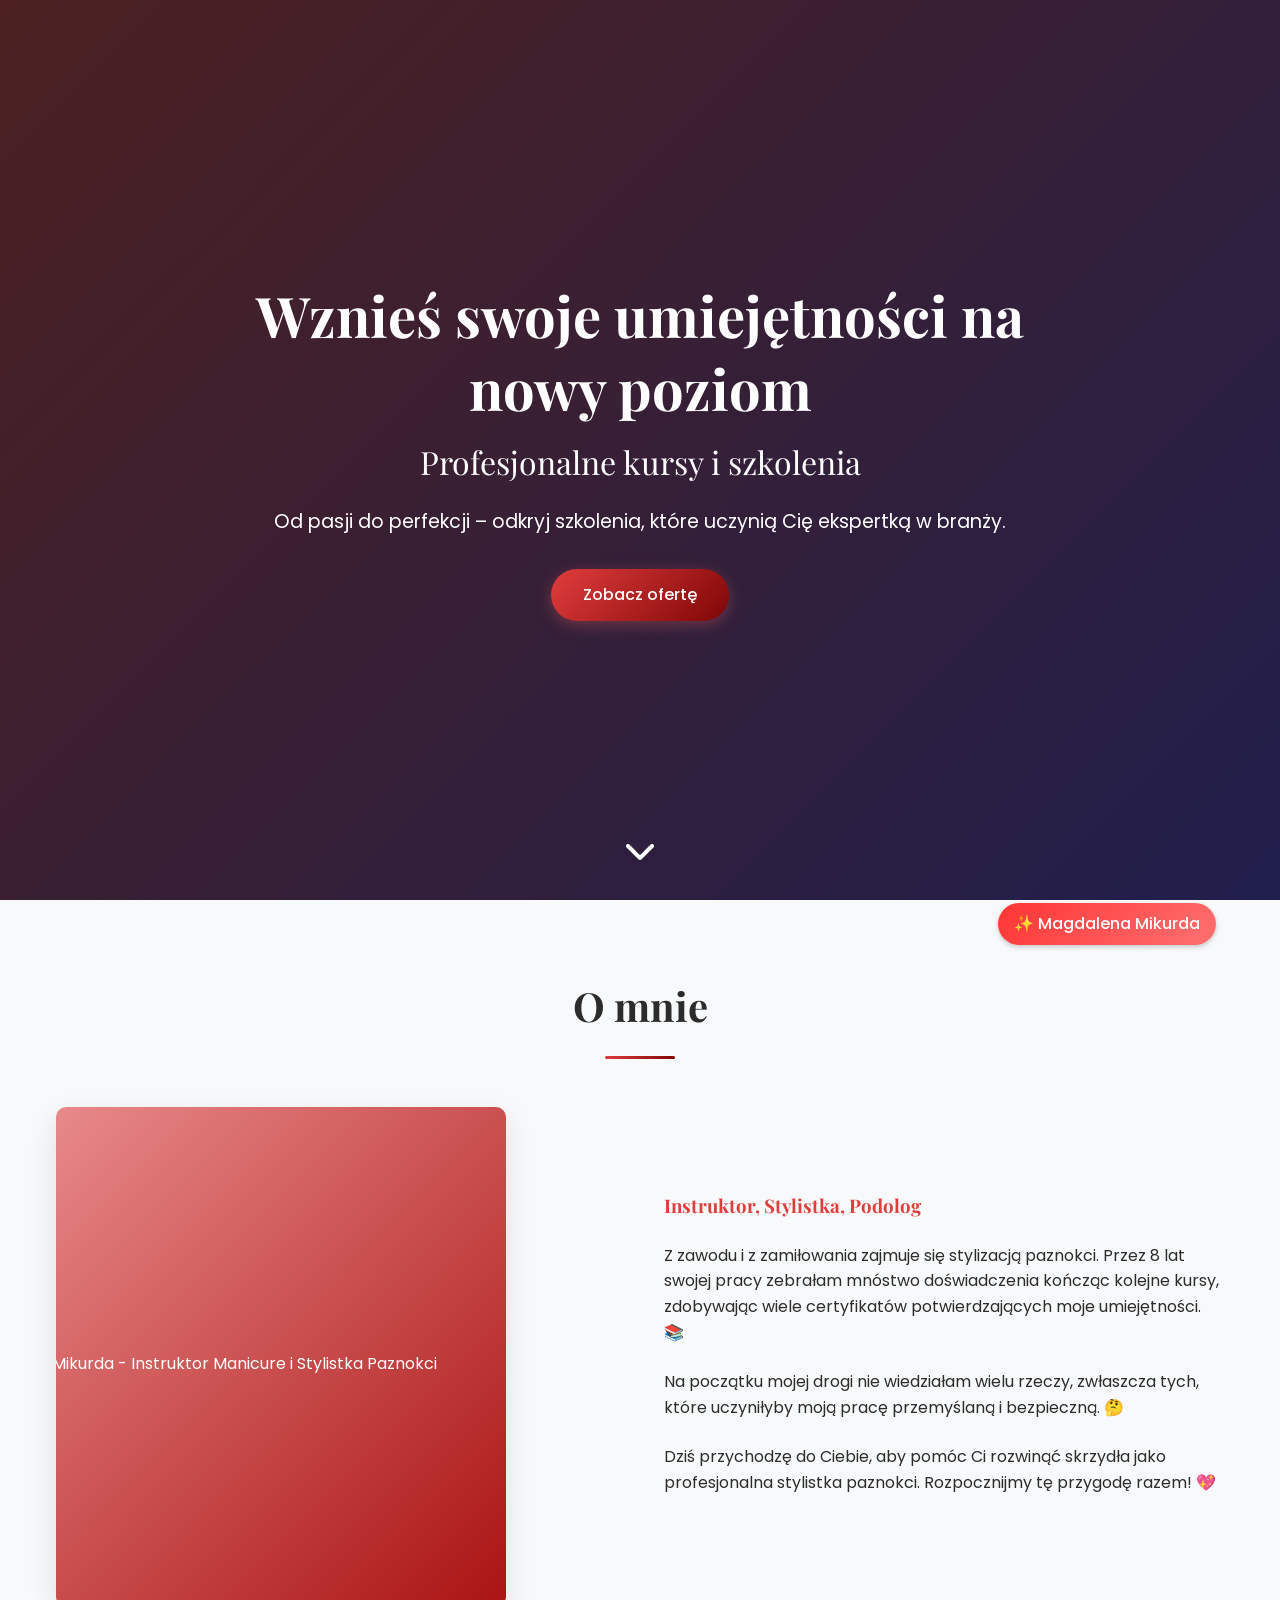
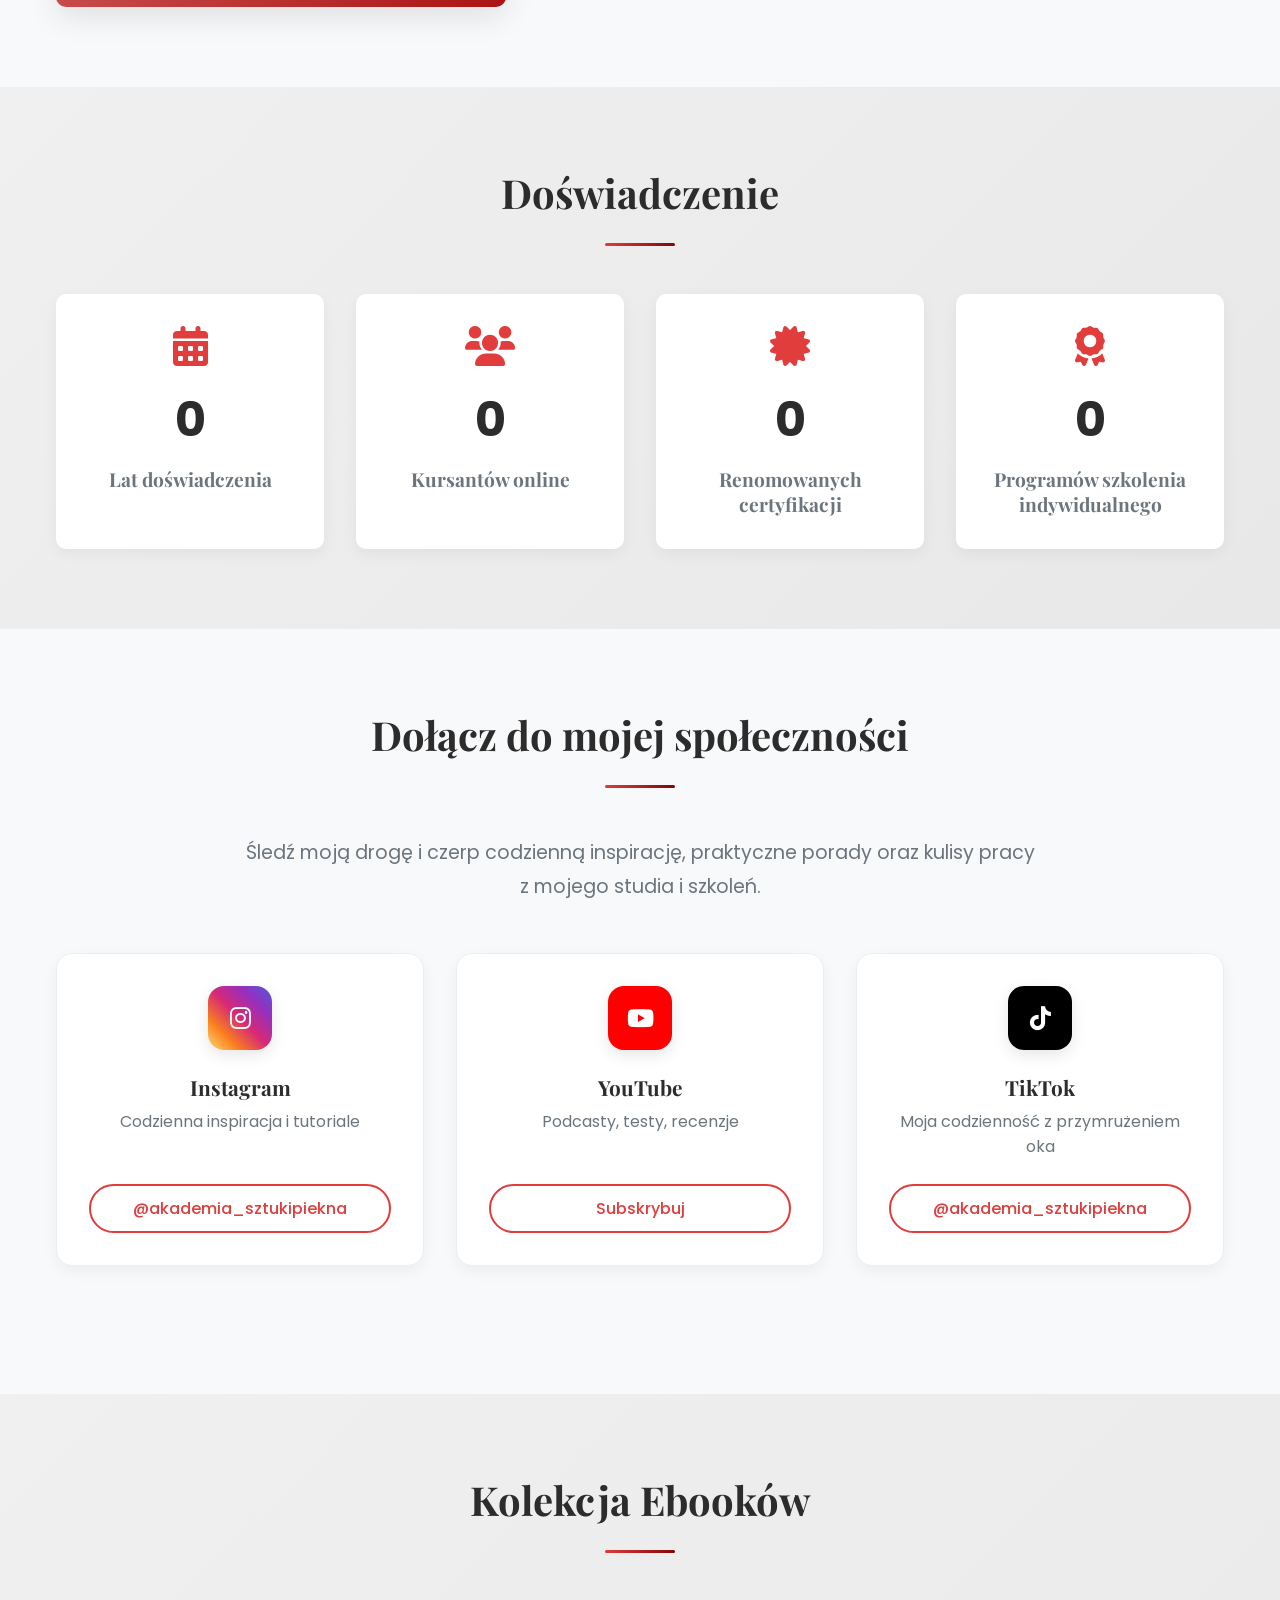
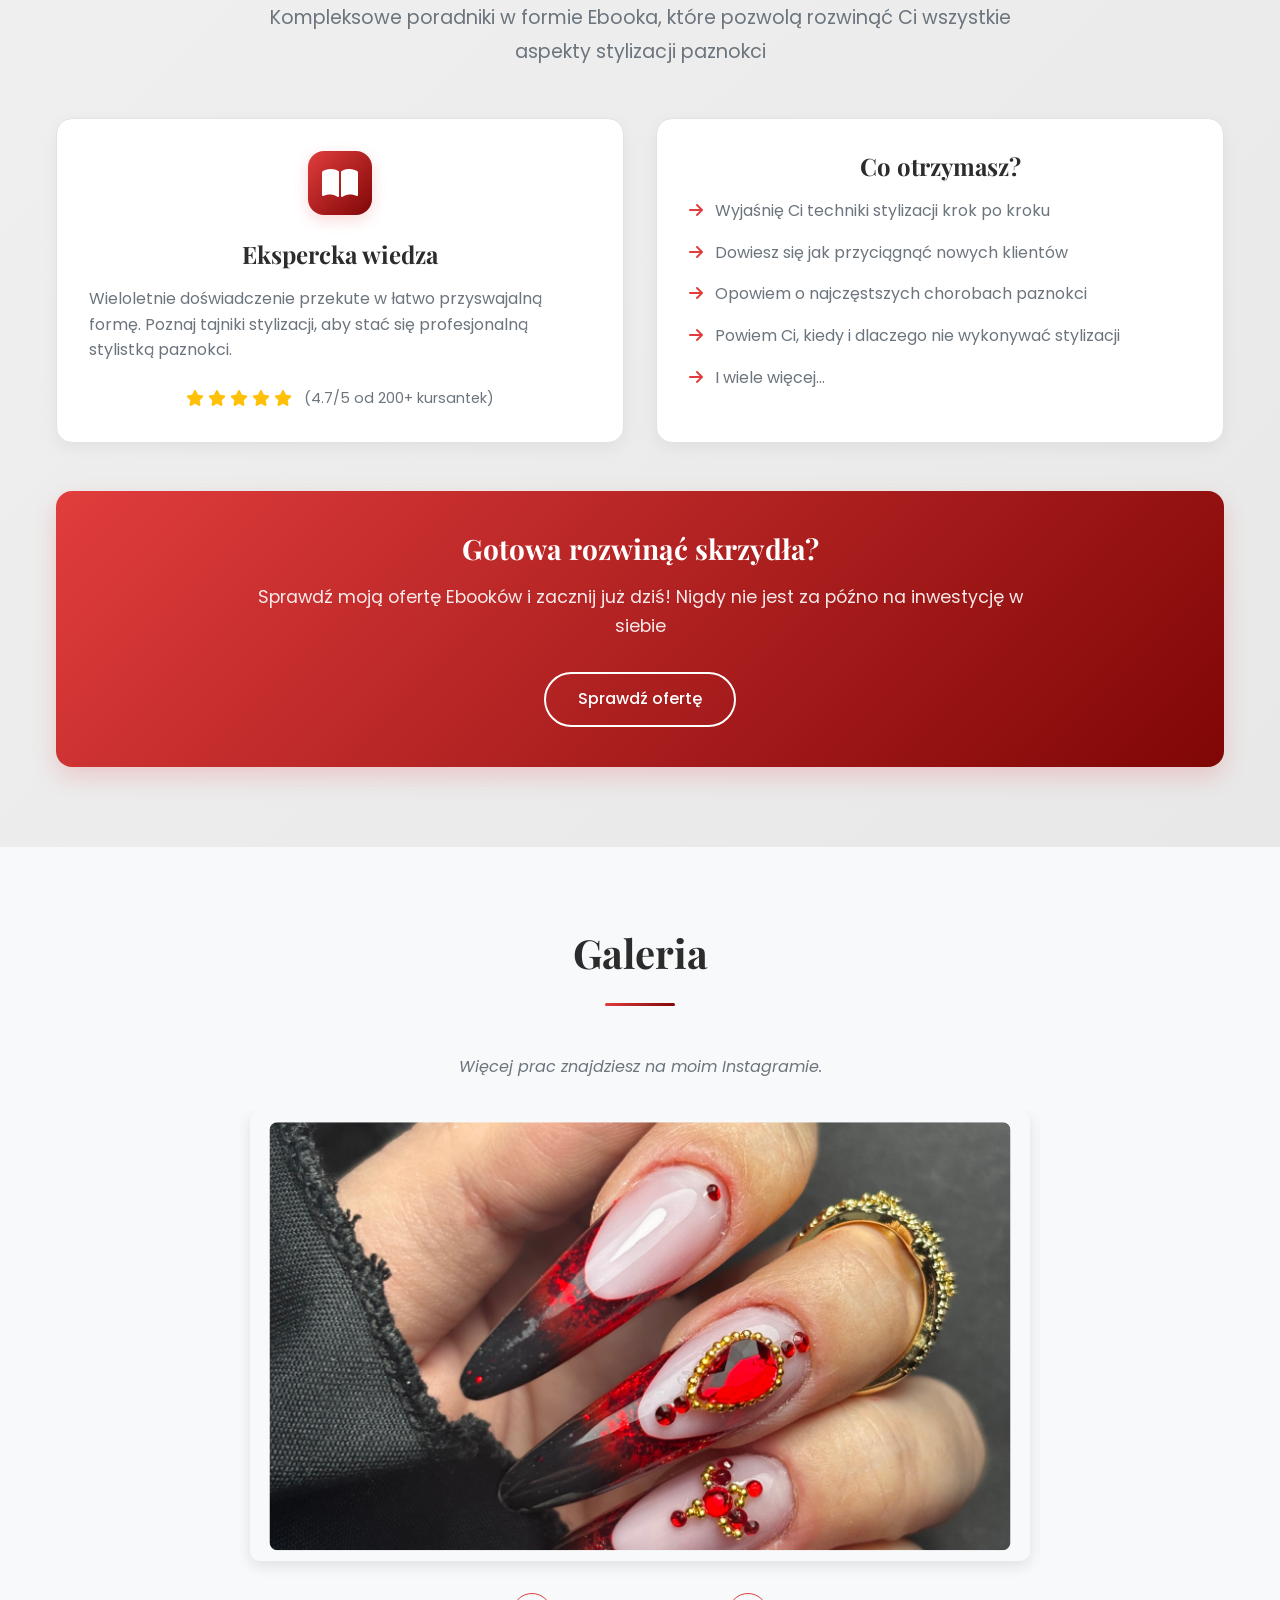
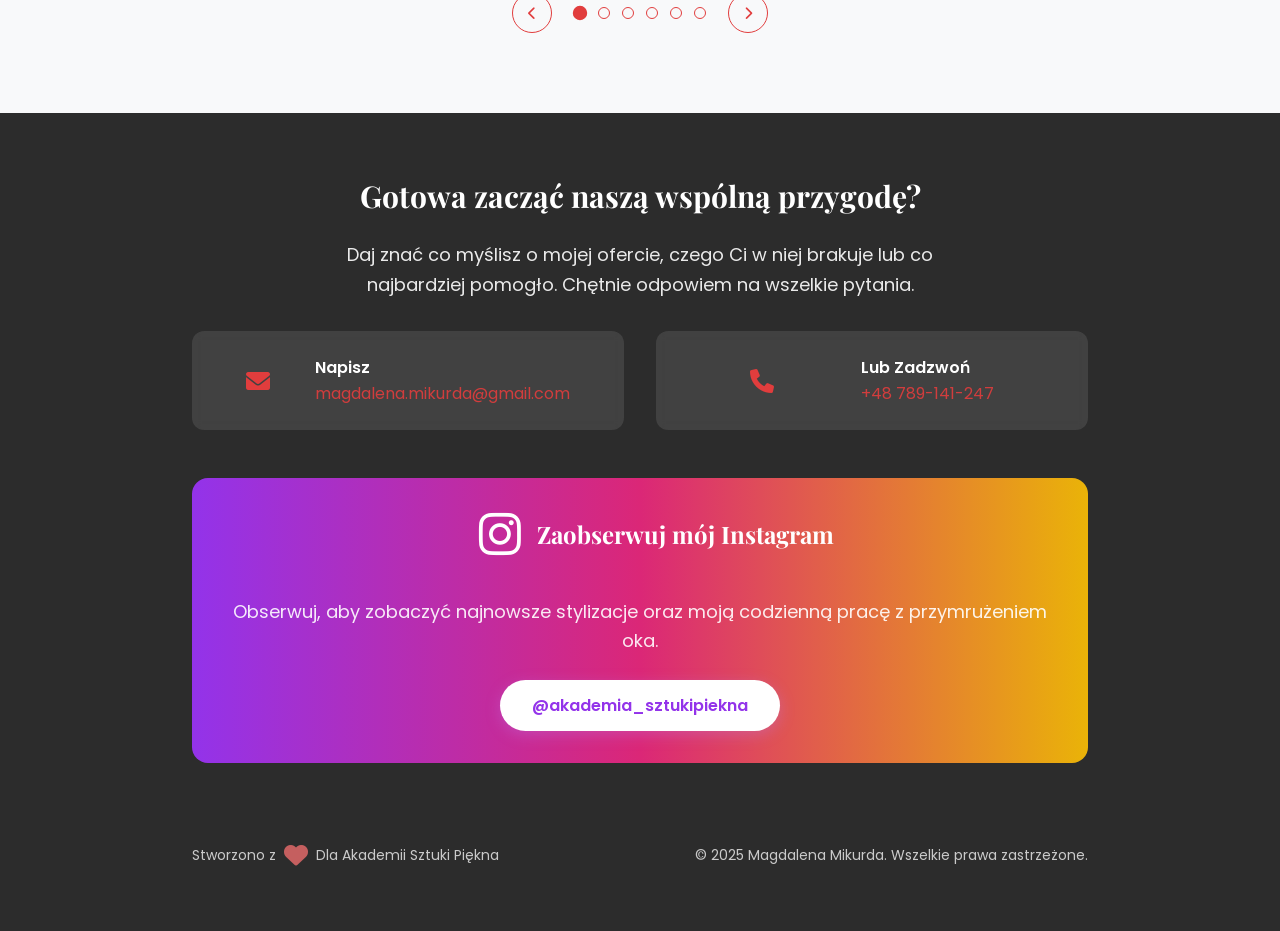
==== commit 97ee205d: "Add SEO elements" ====
--- a/index.html
+++ b/index.html
@@ -3,11 +3,13 @@
 <head>
     <meta charset="UTF-8">
     <meta name="viewport" content="width=device-width, initial-scale=1.0">
+    <meta name="description" content="Profesjonalne kursy i szkolenia Manicure oraz Pedicure w Kielcach. Zyskaj więdzę o najlepszych technikach stylizacji paznokci.">
     <title>Magdalena Mikurda | Instruktor Manicure Kielce</title>
     <meta property="og:title" content="Magdalena Mikurda | Instruktor Manicure Kielce" />
     <meta property="og:description" content="Profesjonalne kursy i szkolenia Manicure oraz Pedicure w Kielcach. Zyskaj więdzę o najlepszych technikach stylizacji paznokci." />
     <meta property="og:image" content="https://magdalenamikurda.pl/assets/images/magda1.png" />
     <meta property="og:url" content="https://magdalenamikurda.pl" />
+    <link rel="canonical" href="https://magdalenamikurda.pl/" />
     <link rel="icon" href="assets/favicon.png">
     <link rel="stylesheet" href="css/styles.css">
     <link rel="stylesheet" href="https://cdnjs.cloudflare.com/ajax/libs/font-awesome/6.0.0/css/all.min.css">
@@ -18,6 +20,31 @@
     <script src="https://cdnjs.cloudflare.com/ajax/libs/gsap/3.12.2/gsap.min.js"></script>
     <script src="https://cdnjs.cloudflare.com/ajax/libs/gsap/3.12.2/ScrollTrigger.min.js"></script>
     <script src="https://cdnjs.cloudflare.com/ajax/libs/gsap/3.12.2/ScrollToPlugin.min.js"></script>
+    
+    <!-- Structured Data for SEO -->
+    <script type="application/ld+json">
+    {
+      "@context": "https://schema.org",
+      "@type": "Person",
+      "name": "Magdalena Mikurda",
+      "url": "https://magdalenamikurda.pl/",
+      "image": "https://magdalenamikurda.pl/assets/images/magda1.png",
+      "jobTitle": "Instruktor Manicure, Stylistka, Podolog",
+      "description": "Profesjonalne kursy i szkolenia Manicure oraz Pedicure w Kielcach.",
+      "sameAs": [
+        "https://www.instagram.com/akademia_sztukipiekna/",
+        "https://www.youtube.com/@AkademiaSztukiPi%C4%99kna",
+        "https://www.tiktok.com/@akademia.sztuki.pi"
+      ],
+      "address": {
+        "@type": "PostalAddress",
+        "addressLocality": "Kielce",
+        "addressCountry": "PL"
+      },
+      "email": "magdalena.mikurda@gmail.com",
+      "telephone": "+48789141247"
+    }
+    </script>
 </head>
 <body>
 
@@ -44,7 +71,7 @@
             <div class="about-content">
                 <div class="about-image fade-in">
                     <div class="profile-placeholder">
-                        <img src="assets/images/magda2.png" alt="Magdalena Mikurda Profile" class="profile-image">
+                        <img src="assets/images/magda2.png" alt="Magdalena Mikurda - Instruktor Manicure i Stylistka Paznokci" class="profile-image">
                     </div>
                     <div class="about-info-badge">
                         <div>✨ Magdalena Mikurda </div>
@@ -233,42 +260,42 @@
                     <div class="carousel-slide">
                         <div class="gallery-item fade-in">
                             <div class="placeholder-image">
-                                <img src="assets/images/art1.jpg" alt="Placeholder Nail Art" class="image">
-                            </div>
-                        </div>
-                    </div>
-                    <div class="carousel-slide">
-                        <div class="gallery-item fade-in">
-                            <div class="placeholder-image">
-                                <img src="assets/images/art2.jpg" alt="Placeholder Nail Art" class="image">
-                            </div>
-                        </div>
-                    </div>
-                    <div class="carousel-slide">
-                        <div class="gallery-item fade-in">
-                            <div class="placeholder-image">
-                                <img src="assets/images/art3.jpg" alt="Placeholder Nail Art" class="image">
-                            </div>
-                        </div>
-                    </div>
-                    <div class="carousel-slide">
-                        <div class="gallery-item fade-in">
-                            <div class="placeholder-image">
-                                <img src="assets/images/art1.jpg" alt="Placeholder Nail Art" class="image">
-                            </div>
-                        </div>
-                    </div>
-                    <div class="carousel-slide">
-                        <div class="gallery-item fade-in">
-                            <div class="placeholder-image">
-                                <img src="assets/images/art2.jpg" alt="Placeholder Nail Art" class="image">
-                            </div>
-                        </div>
-                    </div>
-                    <div class="carousel-slide">
-                        <div class="gallery-item fade-in">
-                            <div class="placeholder-image">
-                                <img src="assets/images/art3.jpg" alt="Placeholder Nail Art" class="image">
+                                <img src="assets/images/art1.jpg" alt="Profesjonalna stylizacja paznokci - przykład pracy Magdaleny Mikurdy" class="image">
+                            </div>
+                        </div>
+                    </div>
+                    <div class="carousel-slide">
+                        <div class="gallery-item fade-in">
+                            <div class="placeholder-image">
+                                <img src="assets/images/art2.jpg" alt="Elegancki manicure hybrydowy wykonany przez Magdalenę Mikurdę" class="image">
+                            </div>
+                        </div>
+                    </div>
+                    <div class="carousel-slide">
+                        <div class="gallery-item fade-in">
+                            <div class="placeholder-image">
+                                <img src="assets/images/art3.jpg" alt="Artystyczna stylizacja paznokci - wzór wykonany przez Magdalenę Mikurdę" class="image">
+                            </div>
+                        </div>
+                    </div>
+                    <div class="carousel-slide">
+                        <div class="gallery-item fade-in">
+                            <div class="placeholder-image">
+                                <img src="assets/images/art1.jpg" alt="Profesjonalny manicure - przykład pracy Magdaleny Mikurdy" class="image">
+                            </div>
+                        </div>
+                    </div>
+                    <div class="carousel-slide">
+                        <div class="gallery-item fade-in">
+                            <div class="placeholder-image">
+                                <img src="assets/images/art2.jpg" alt="Stylizacja paznokci hybrydowych - przykład pracy Magdaleny Mikurdy" class="image">
+                            </div>
+                        </div>
+                    </div>
+                    <div class="carousel-slide">
+                        <div class="gallery-item fade-in">
+                            <div class="placeholder-image">
+                                <img src="assets/images/art3.jpg" alt="Kreatywny wzór na paznokciach - przykład pracy Magdaleny Mikurdy" class="image">
                             </div>
                         </div>
                     </div>
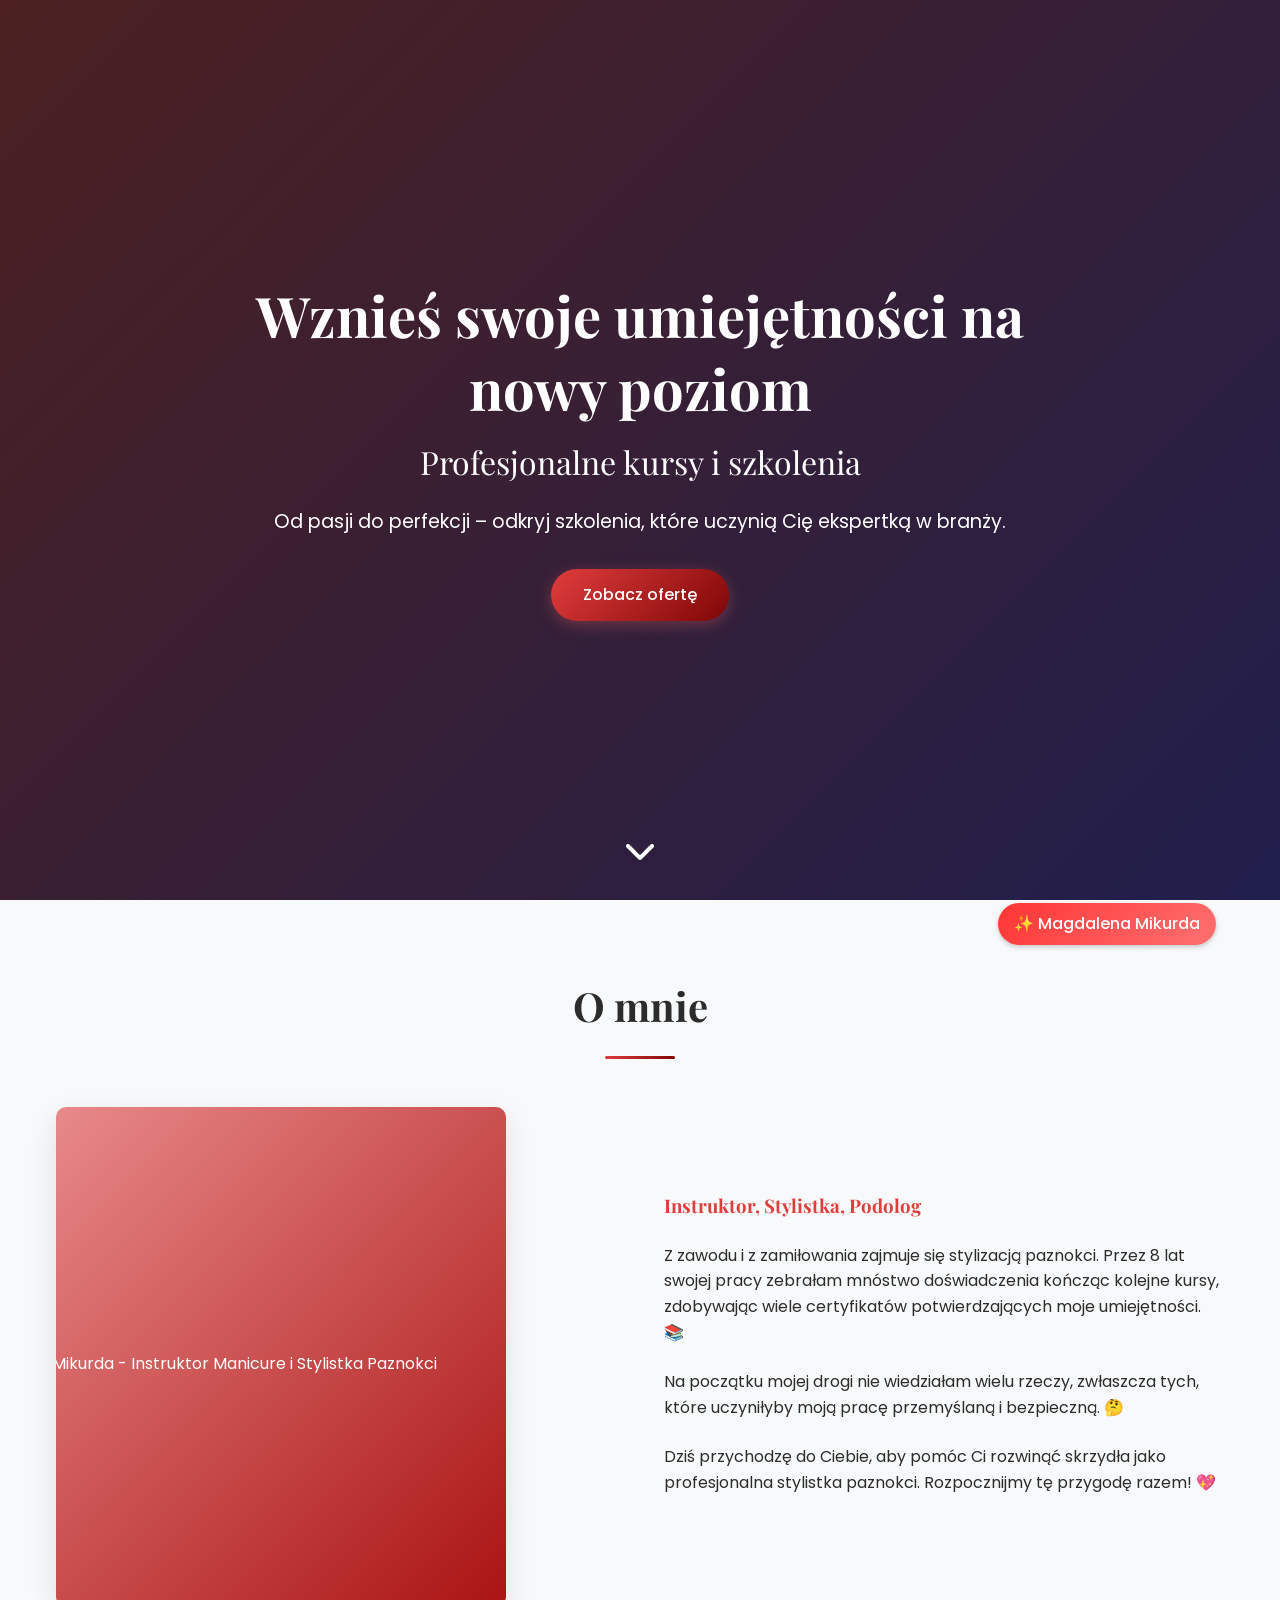
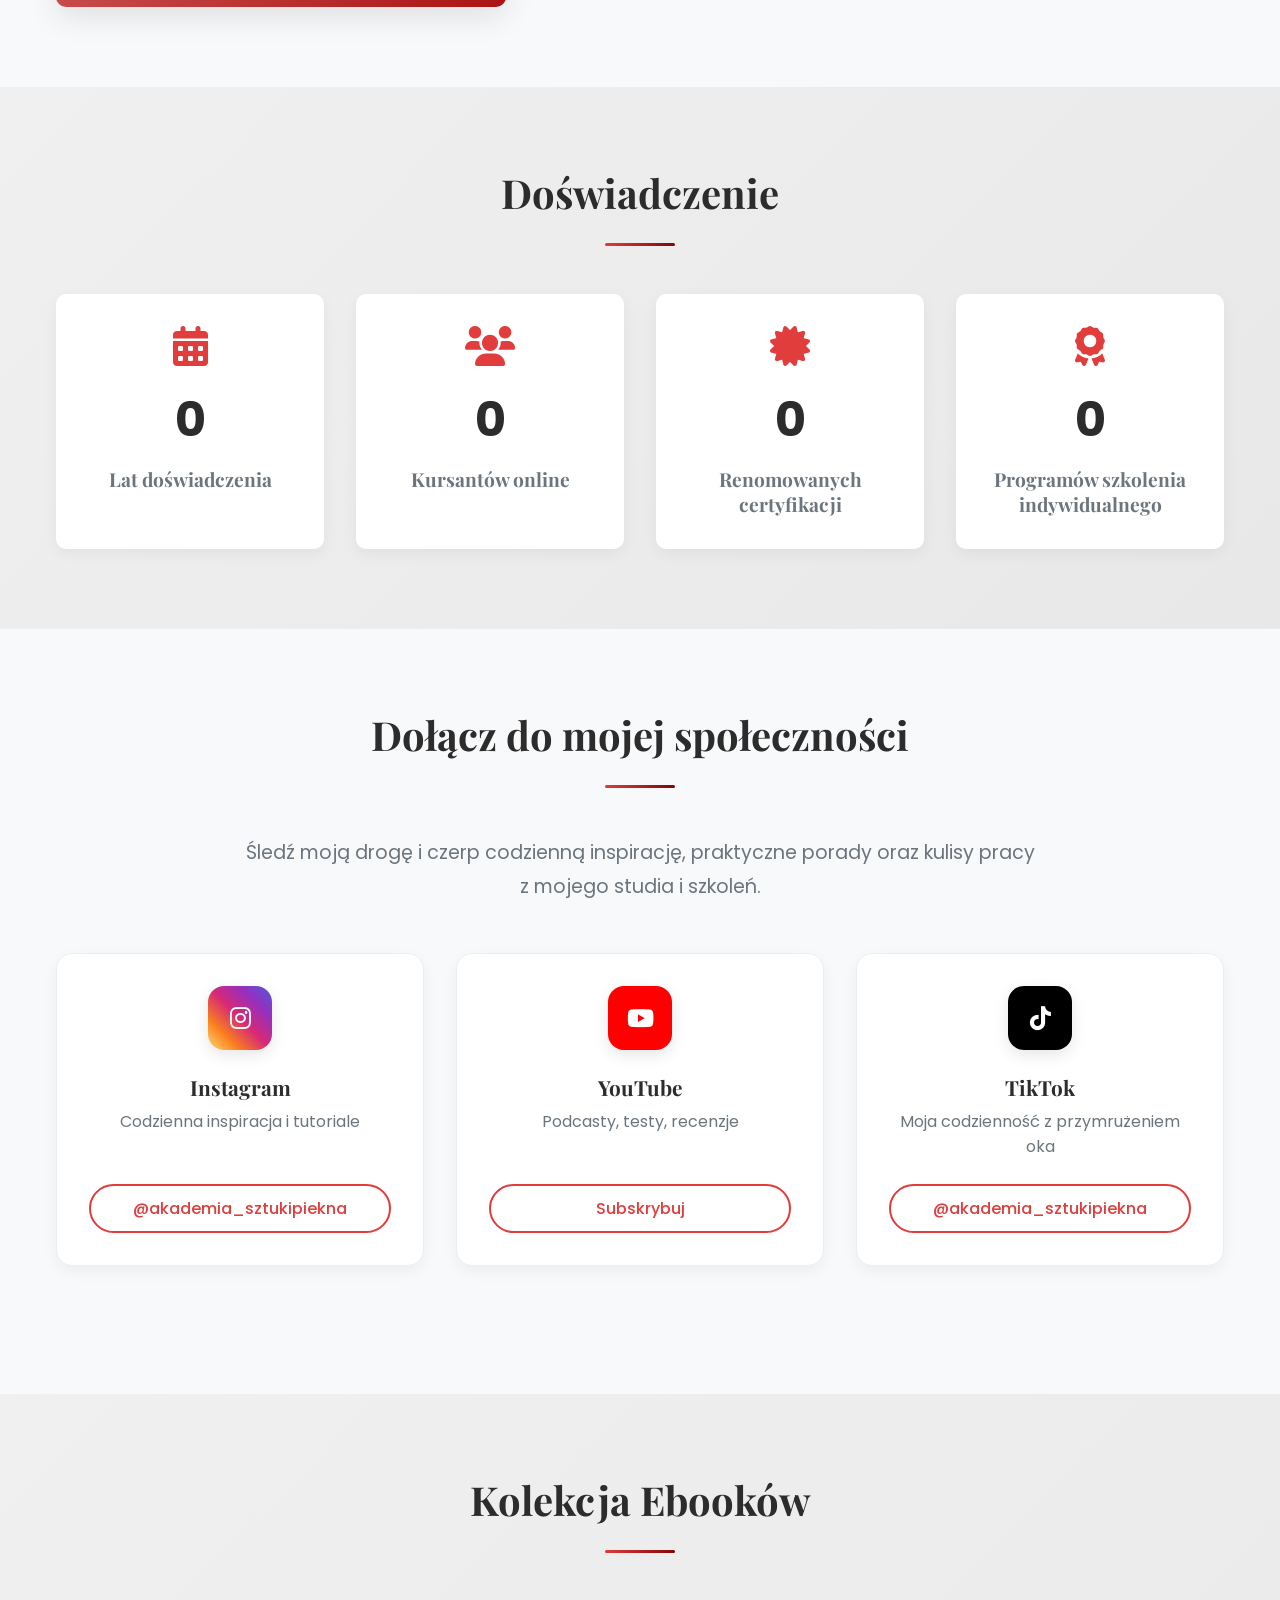
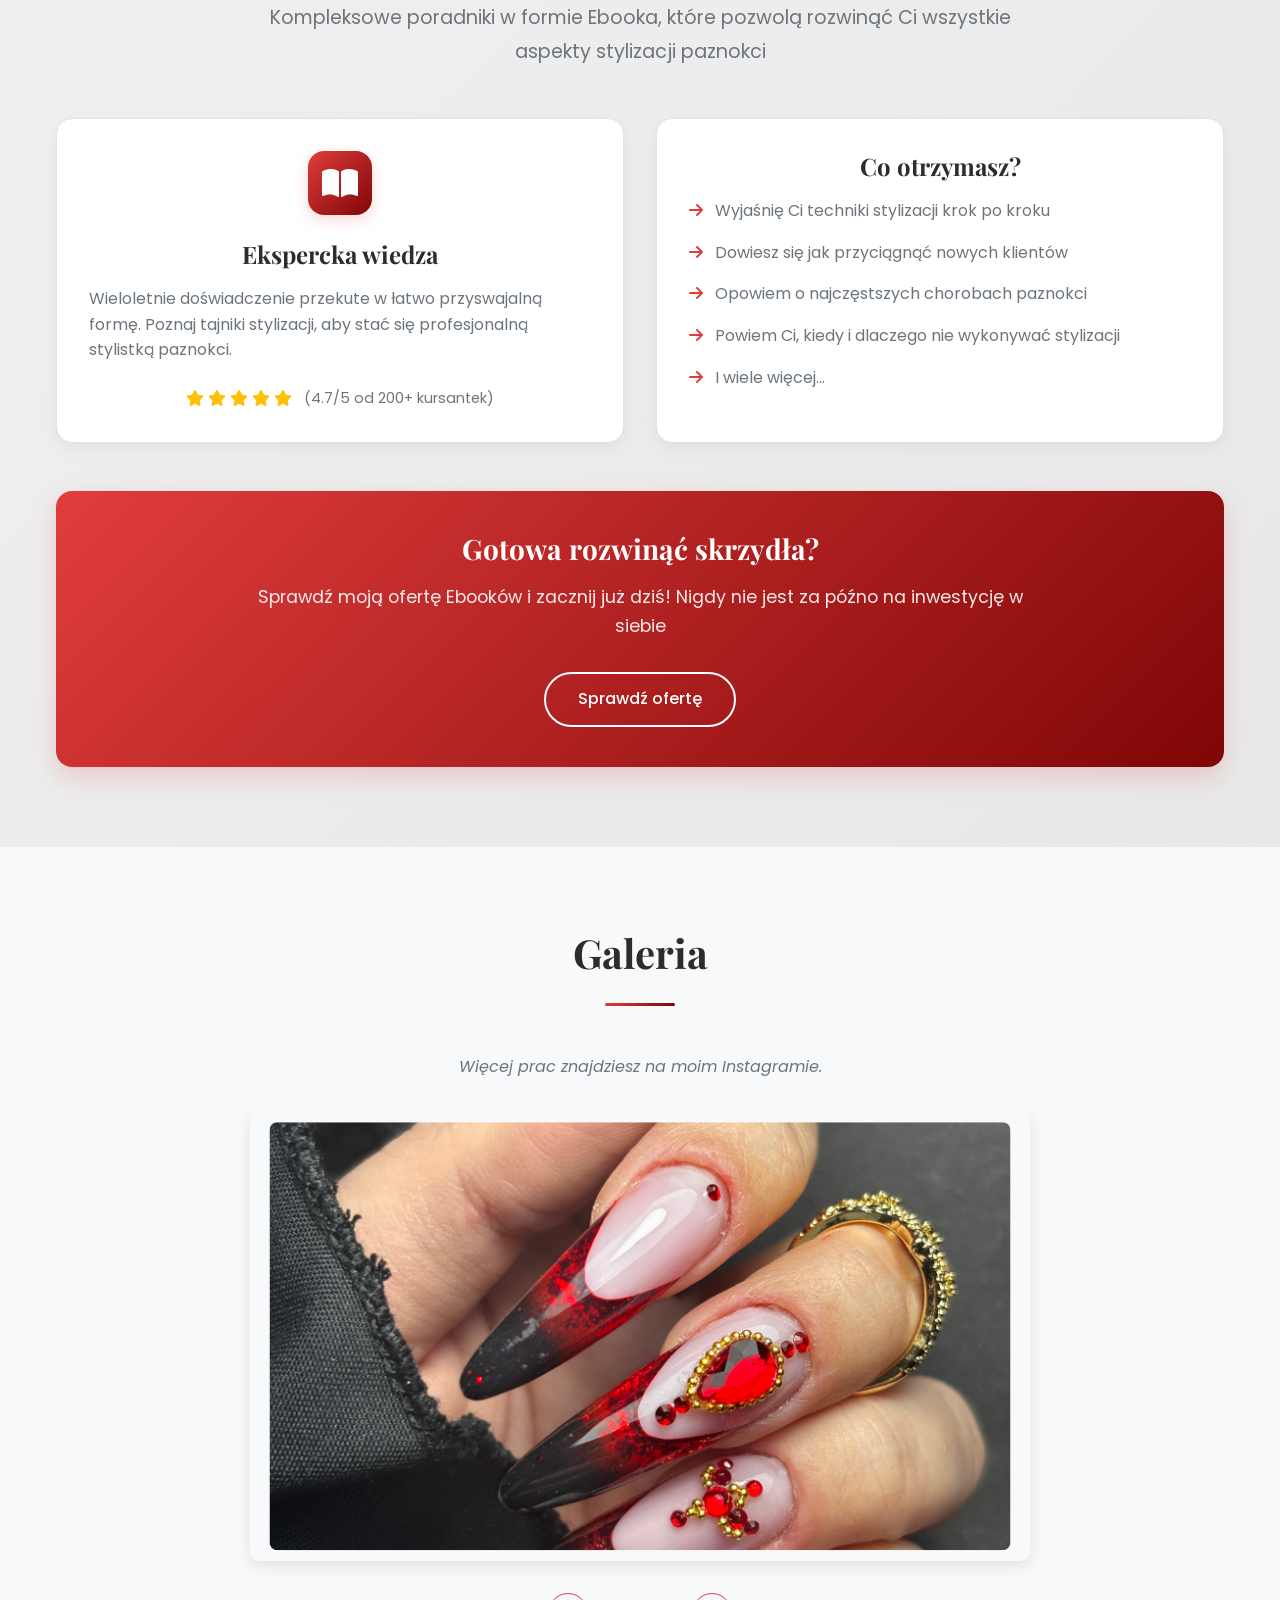
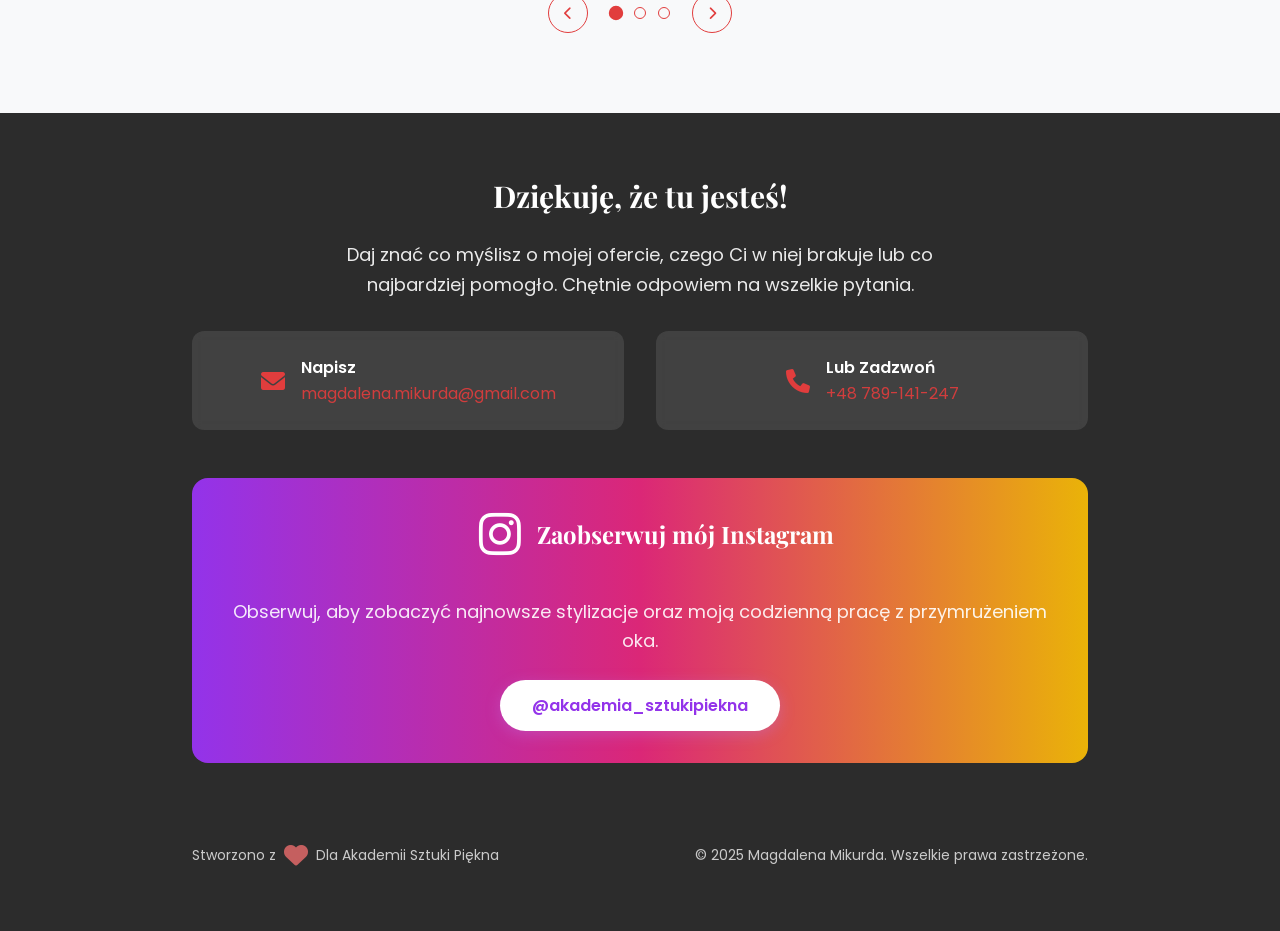
==== commit ab571926: "translate content into polish" ====
--- a/index.html
+++ b/index.html
@@ -278,27 +278,6 @@
                             </div>
                         </div>
                     </div>
-                    <div class="carousel-slide">
-                        <div class="gallery-item fade-in">
-                            <div class="placeholder-image">
-                                <img src="assets/images/art1.jpg" alt="Profesjonalny manicure - przykład pracy Magdaleny Mikurdy" class="image">
-                            </div>
-                        </div>
-                    </div>
-                    <div class="carousel-slide">
-                        <div class="gallery-item fade-in">
-                            <div class="placeholder-image">
-                                <img src="assets/images/art2.jpg" alt="Stylizacja paznokci hybrydowych - przykład pracy Magdaleny Mikurdy" class="image">
-                            </div>
-                        </div>
-                    </div>
-                    <div class="carousel-slide">
-                        <div class="gallery-item fade-in">
-                            <div class="placeholder-image">
-                                <img src="assets/images/art3.jpg" alt="Kreatywny wzór na paznokciach - przykład pracy Magdaleny Mikurdy" class="image">
-                            </div>
-                        </div>
-                    </div>
                 </div>
                 <div class="carousel-nav">
                     <button class="carousel-prev"><i class="fas fa-chevron-left"></i></button>
@@ -306,9 +285,6 @@
                         <span class="carousel-dot active" data-index="0"></span>
                         <span class="carousel-dot" data-index="1"></span>
                         <span class="carousel-dot" data-index="2"></span>
-                        <span class="carousel-dot" data-index="3"></span>
-                        <span class="carousel-dot" data-index="4"></span>
-                        <span class="carousel-dot" data-index="5"></span>
                     </div>
                     <button class="carousel-next"><i class="fas fa-chevron-right"></i></button>
                 </div>
